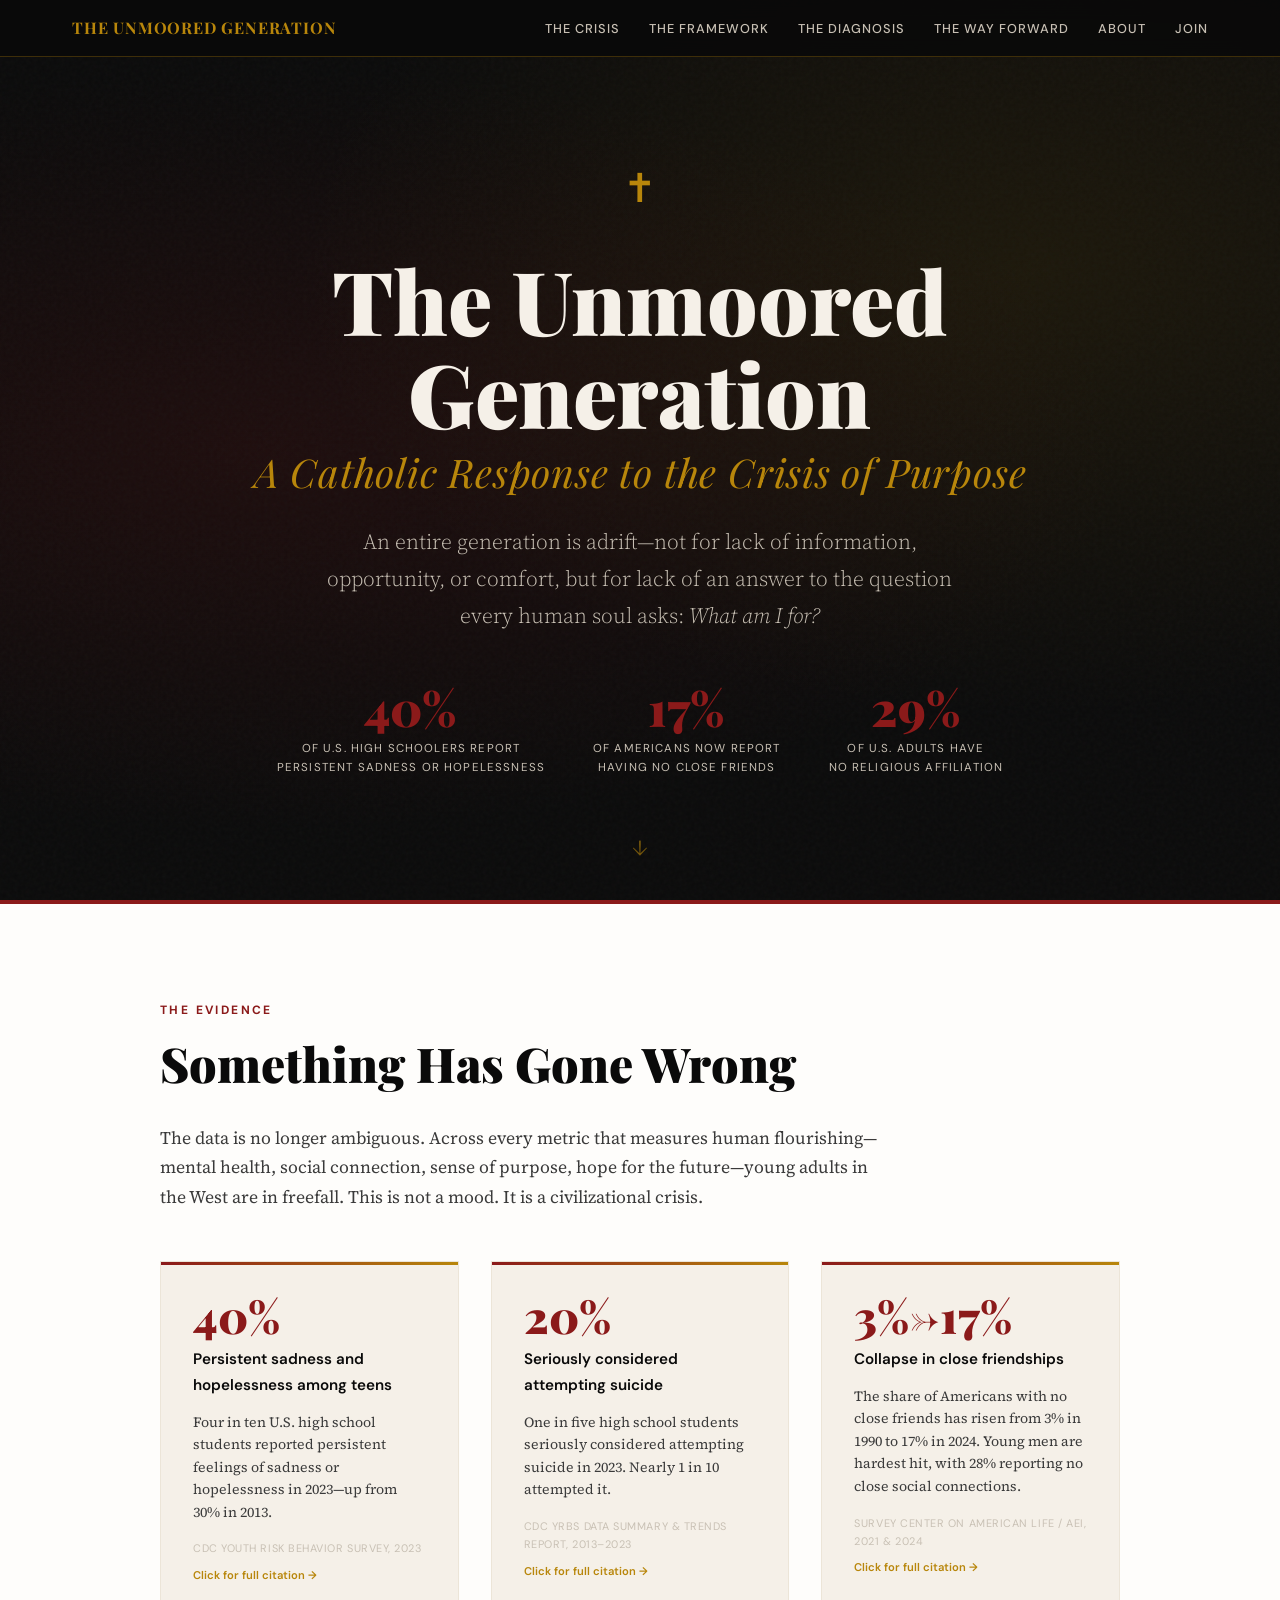
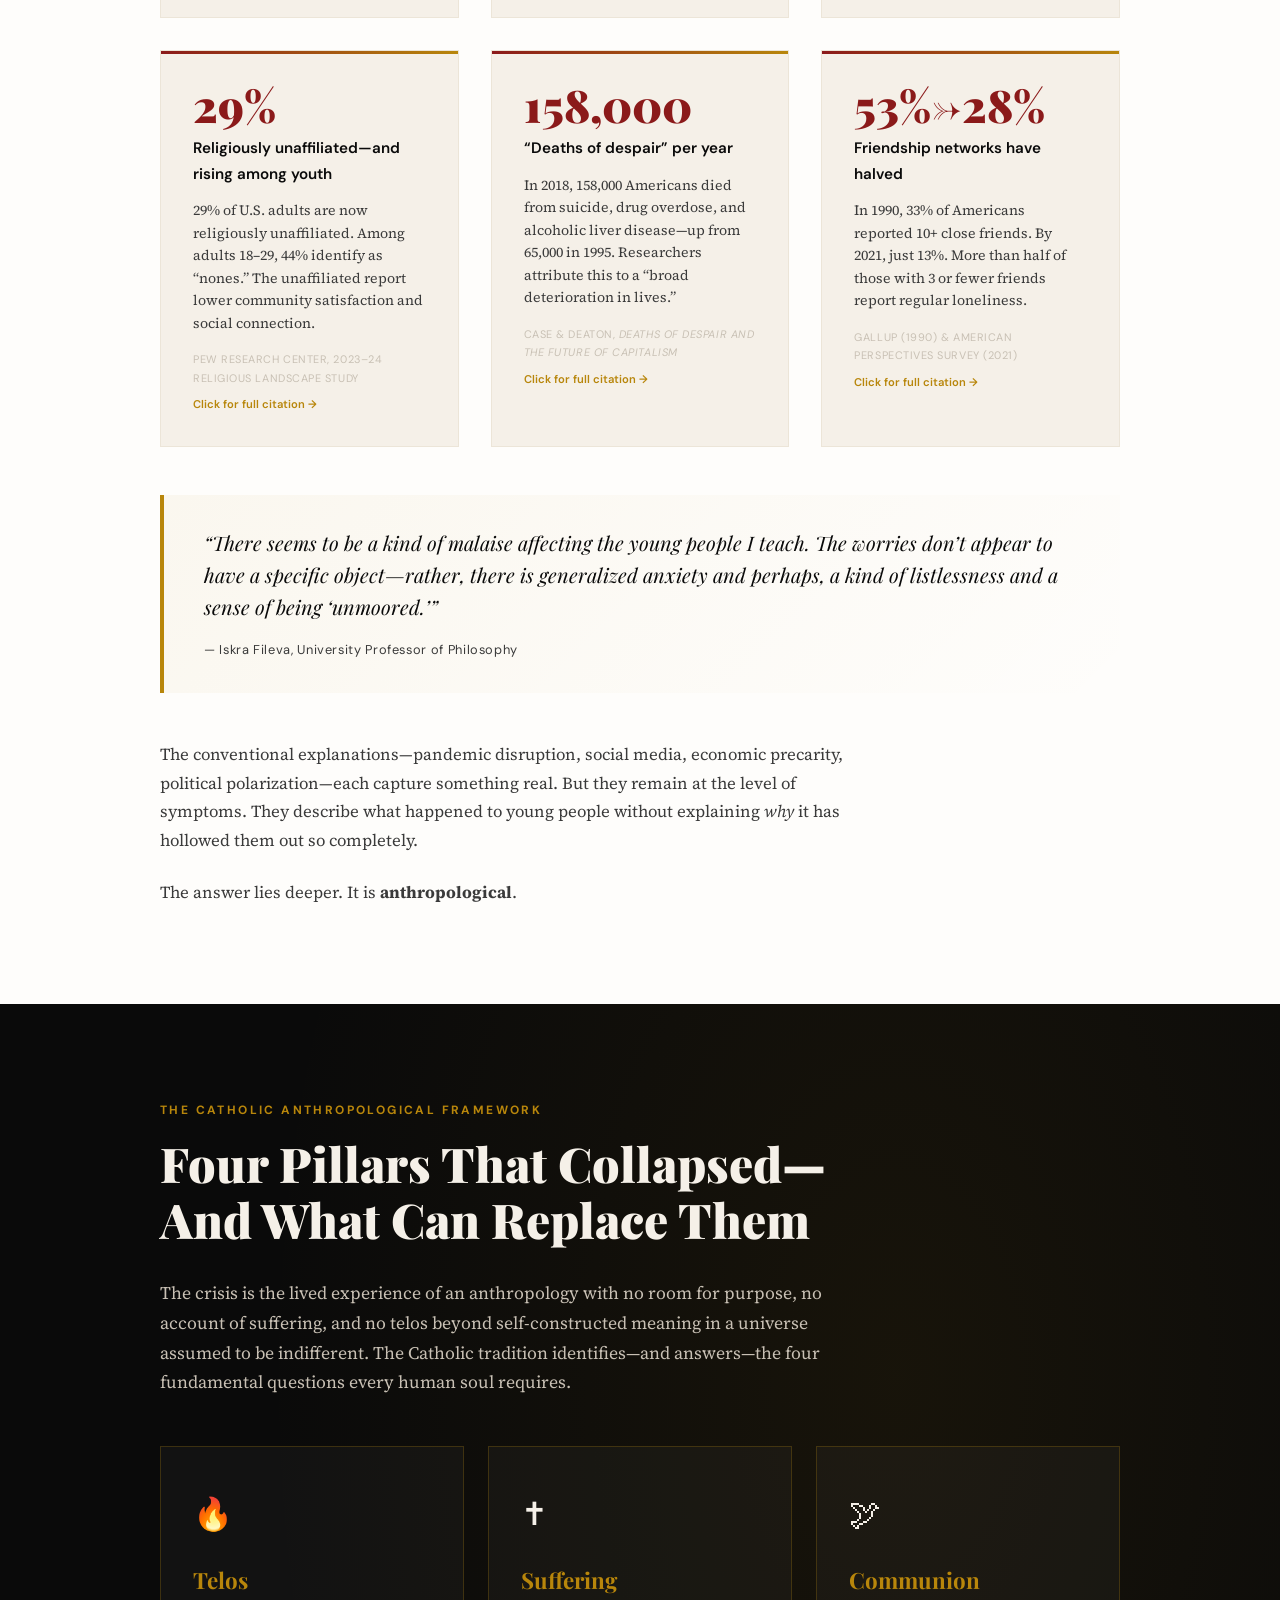
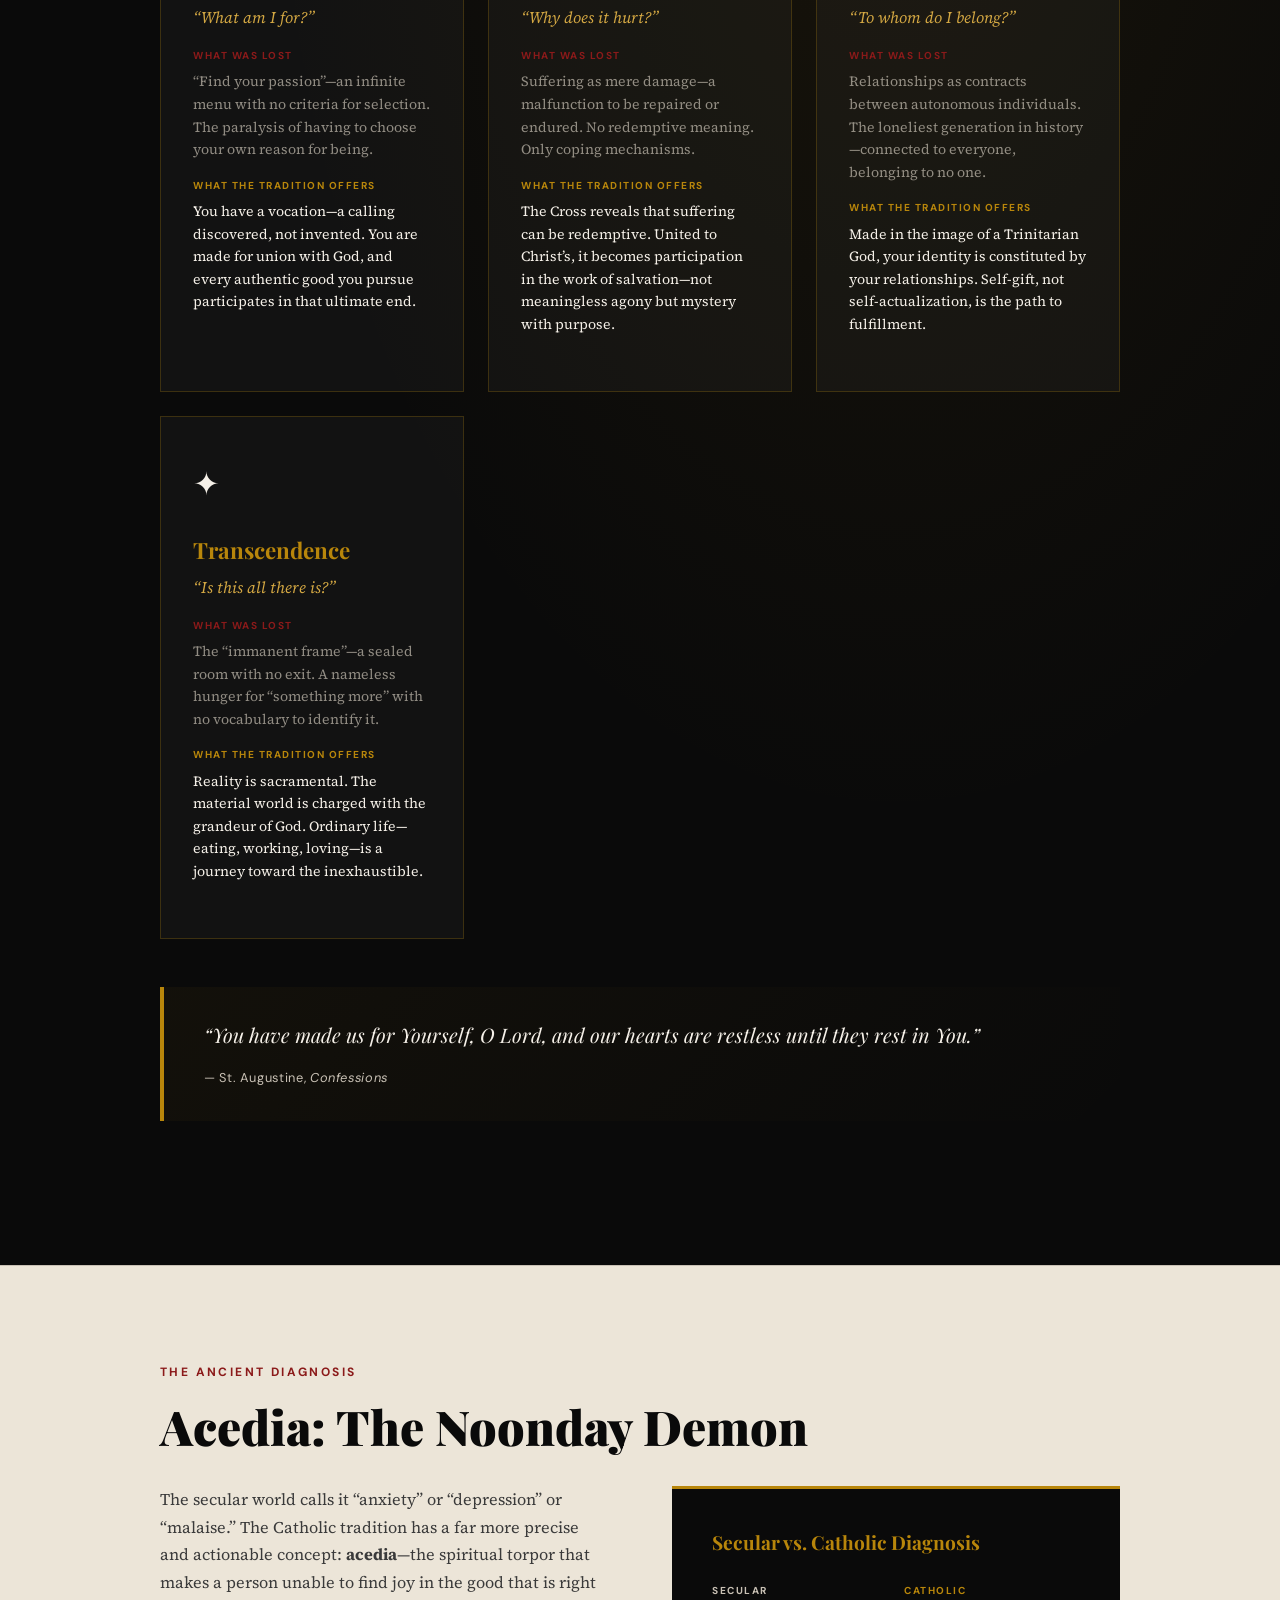
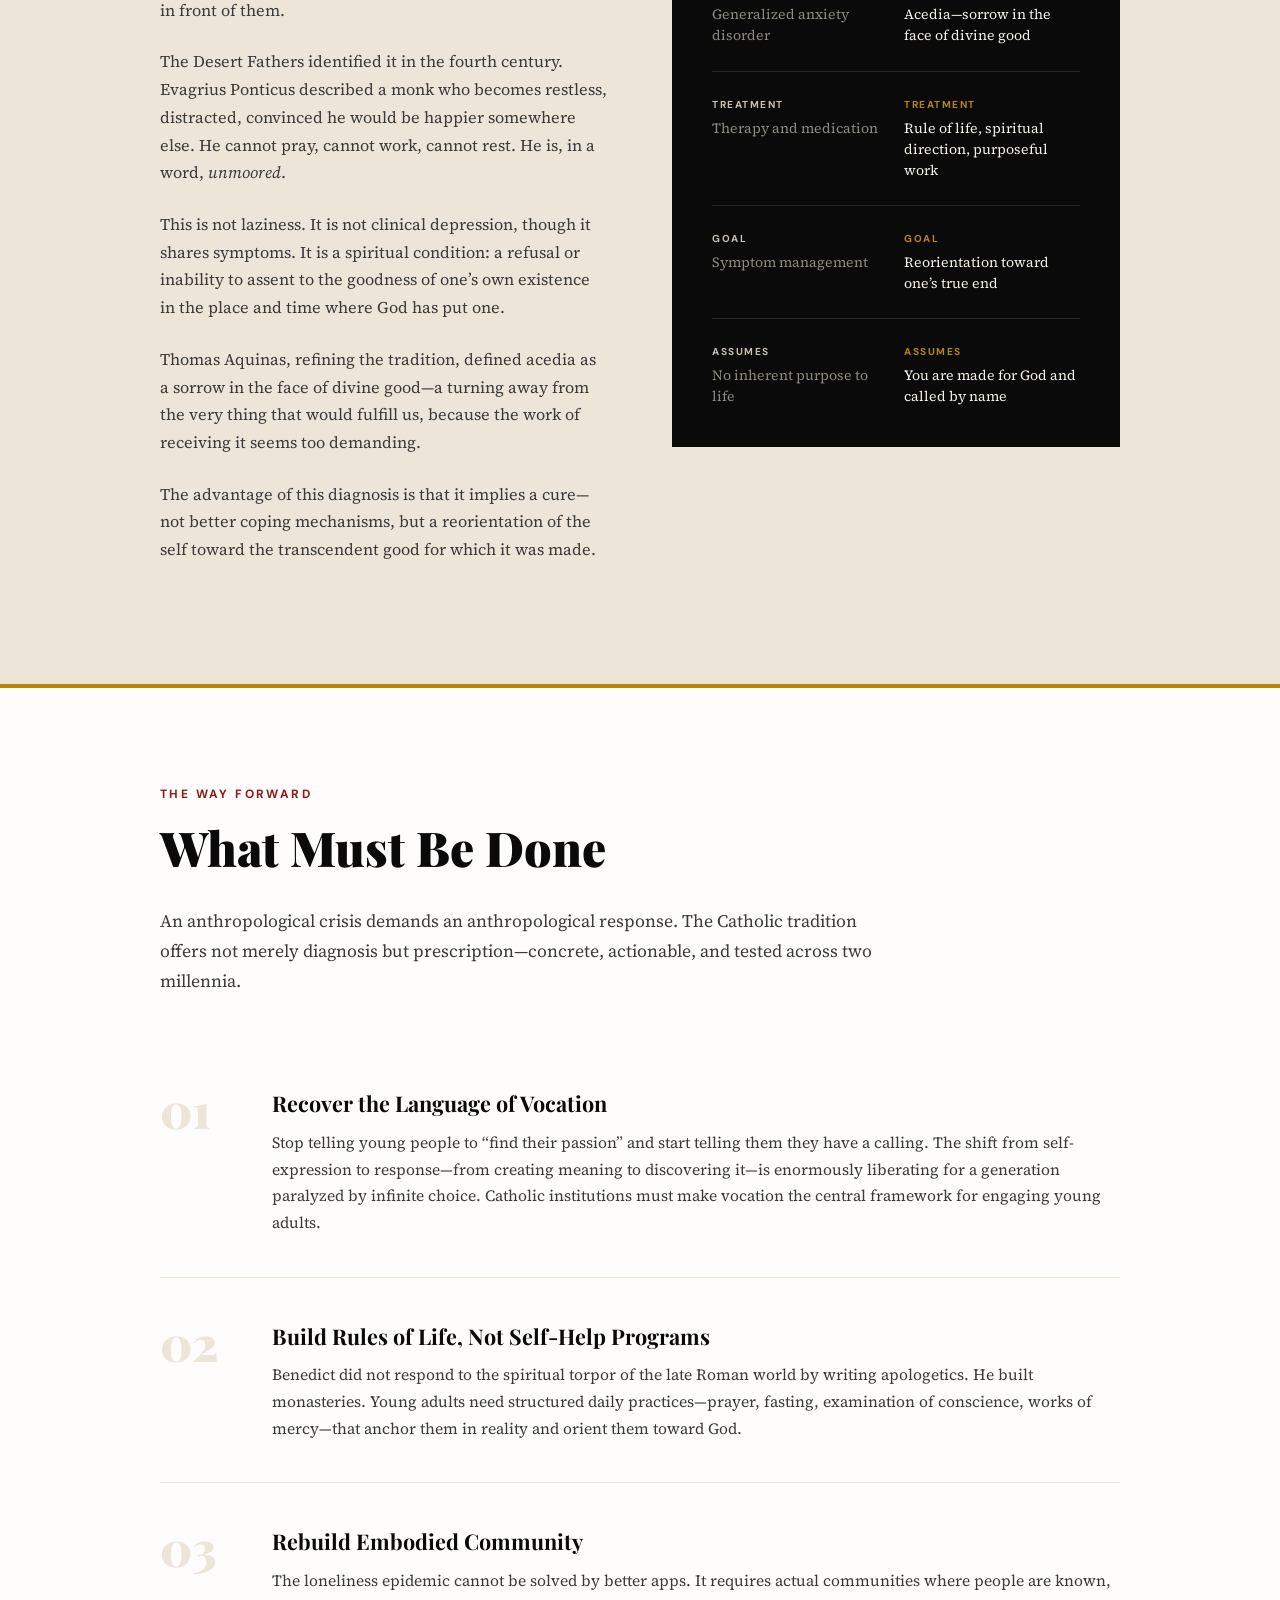
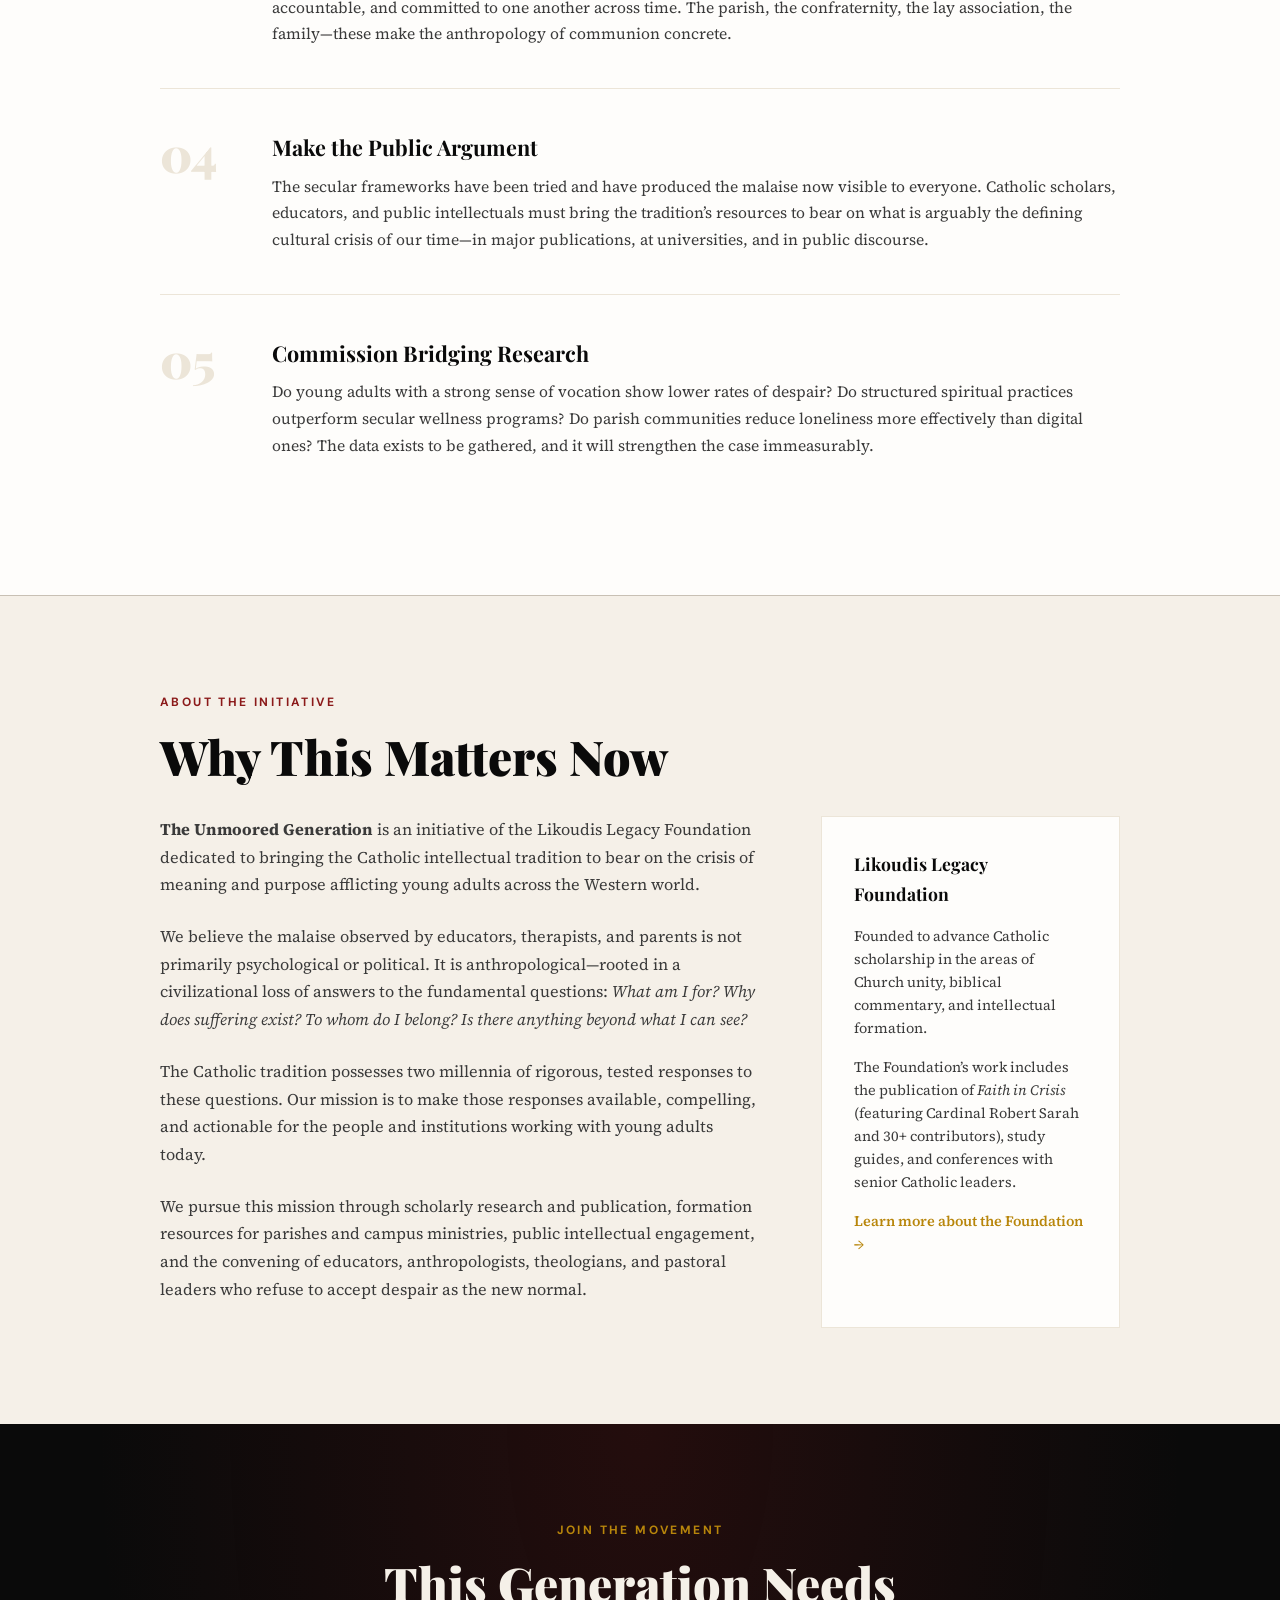
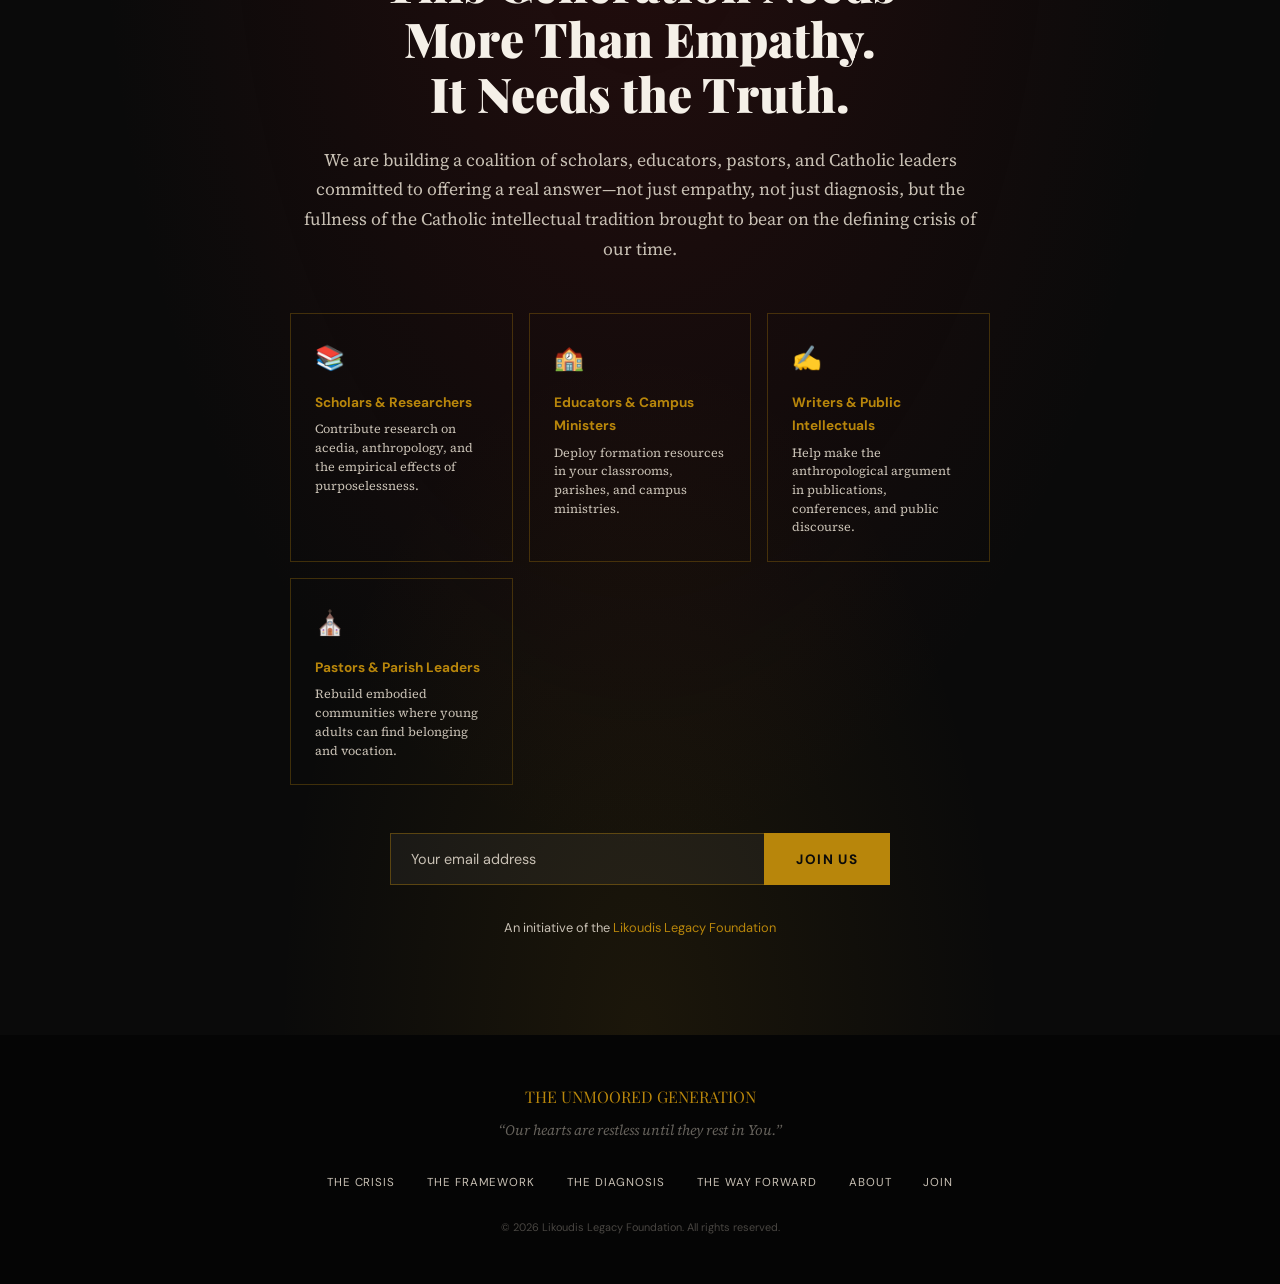
==== index.html @ 823e02d4 "Initial launch: The Unmoored Generation - A Catholic Response to the Crisis of Purpose" ====
<!DOCTYPE html>
<html lang="en">
<head>
<meta charset="UTF-8">
<meta name="viewport" content="width=device-width, initial-scale=1.0">
<title>The Unmoored Generation — A Catholic Response to the Crisis of Purpose</title>
<meta name="description" content="An initiative of the Likoudis Legacy Foundation bringing the Catholic intellectual tradition to bear on the crisis of meaning afflicting young adults.">
<link rel="preconnect" href="https://fonts.googleapis.com">
<link href="https://fonts.googleapis.com/css2?family=Playfair+Display:ital,wght@0,400;0,700;0,900;1,400;1,700&family=Source+Serif+4:ital,opsz,wght@0,8..60,300;0,8..60,400;0,8..60,600;1,8..60,400&family=DM+Sans:wght@400;500;600;700&display=swap" rel="stylesheet">
<style>
:root {
  --ink: #0a0a0a;
  --cream: #f5f0e8;
  --parchment: #ece5d8;
  --gold: #b8860b;
  --gold-light: #d4a843;
  --blood: #8b1a1a;
  --blood-deep: #5c0e0e;
  --slate: #3a3a3a;
  --mist: #c8c0b4;
  --white: #fefdfb;
}
* { margin: 0; padding: 0; box-sizing: border-box; }
html { scroll-behavior: smooth; }
body {
  font-family: 'Source Serif 4', Georgia, serif;
  background: var(--cream);
  color: var(--ink);
  line-height: 1.7;
  overflow-x: hidden;
}

/* NAV */
nav {
  position: fixed; top: 0; left: 0; right: 0; z-index: 100;
  background: rgba(10,10,10,0.95);
  backdrop-filter: blur(10px);
  border-bottom: 1px solid rgba(184,134,11,0.3);
  transition: transform 0.3s ease;
}
nav.hidden { transform: translateY(-100%); }
.nav-inner {
  max-width: 1200px; margin: 0 auto;
  display: flex; align-items: center; justify-content: space-between;
  padding: 0.9rem 2rem;
}
.nav-brand {
  font-family: 'Playfair Display', serif;
  color: var(--gold); font-size: 1rem; font-weight: 700;
  letter-spacing: 0.05em; text-decoration: none;
}
.nav-links { display: flex; gap: 1.8rem; list-style: none; }
.nav-links a {
  color: var(--mist); text-decoration: none;
  font-family: 'DM Sans', sans-serif; font-size: 0.8rem;
  font-weight: 500; letter-spacing: 0.08em; text-transform: uppercase;
  transition: color 0.3s;
}
.nav-links a:hover { color: var(--gold); }
.hamburger { display: none; background: none; border: none; color: var(--gold); font-size: 1.5rem; cursor: pointer; }

/* HERO */
.hero {
  min-height: 100vh; background: var(--ink);
  display: flex; flex-direction: column;
  justify-content: center; align-items: center;
  text-align: center; padding: 6rem 2rem 4rem;
  position: relative; overflow: hidden;
}
.hero::before {
  content: ''; position: absolute; inset: 0;
  background: radial-gradient(ellipse at 20% 50%, rgba(139,26,26,0.15) 0%, transparent 60%),
    radial-gradient(ellipse at 80% 30%, rgba(184,134,11,0.1) 0%, transparent 50%);
}
.hero::after {
  content: ''; position: absolute; inset: 0;
  background: url("data:image/svg+xml,%3Csvg viewBox='0 0 256 256' xmlns='http://www.w3.org/2000/svg'%3E%3Cfilter id='n'%3E%3CfeTurbulence type='fractalNoise' baseFrequency='0.9' numOctaves='4' stitchTiles='stitch'/%3E%3C/filter%3E%3Crect width='100%25' height='100%25' filter='url(%23n)' opacity='0.03'/%3E%3C/svg%3E");
  pointer-events: none;
}
.hero-content { position: relative; z-index: 1; max-width: 900px; }
.hero-cross { font-size: 2.5rem; color: var(--gold); margin-bottom: 2rem; opacity: 0; animation: fadeDown 1s 0.3s forwards; }
.hero h1 {
  font-family: 'Playfair Display', serif;
  font-size: clamp(3rem, 7vw, 5.5rem); font-weight: 900;
  color: var(--cream); line-height: 1.05; margin-bottom: 0.5rem;
  opacity: 0; animation: fadeUp 1s 0.5s forwards;
}
.hero h1 span {
  display: block; color: var(--gold); font-style: italic;
  font-weight: 400; font-size: 0.45em; margin-top: 0.3em; letter-spacing: 0.02em;
}
.hero-subtitle {
  font-size: clamp(1.05rem, 2vw, 1.35rem); color: var(--mist);
  max-width: 640px; margin: 2rem auto; font-weight: 300;
  opacity: 0; animation: fadeUp 1s 0.8s forwards;
}
.hero-stats {
  display: flex; gap: 3rem; justify-content: center;
  margin-top: 3rem; opacity: 0; animation: fadeUp 1s 1.1s forwards;
  flex-wrap: wrap;
}
.hero-stat { text-align: center; }
.hero-stat-number { font-family: 'Playfair Display', serif; font-size: 3rem; font-weight: 900; color: var(--blood); line-height: 1; }
.hero-stat-label { font-family: 'DM Sans', sans-serif; font-size: 0.72rem; color: var(--mist); text-transform: uppercase; letter-spacing: 0.1em; margin-top: 0.5rem; }
.hero-scroll { position: absolute; bottom: 2rem; left: 50%; transform: translateX(-50%); color: var(--gold); opacity: 0.6; animation: pulse 2s infinite; font-size: 1.5rem; z-index: 1; }

/* SECTIONS */
.section { padding: 6rem 2rem; }
.section-inner { max-width: 960px; margin: 0 auto; }
.section-label { font-family: 'DM Sans', sans-serif; font-size: 0.75rem; font-weight: 700; letter-spacing: 0.2em; text-transform: uppercase; color: var(--blood); margin-bottom: 1rem; }
.section-title { font-family: 'Playfair Display', serif; font-size: clamp(2rem, 4vw, 3rem); font-weight: 900; line-height: 1.15; margin-bottom: 2rem; color: var(--ink); }
.section-intro { font-size: 1.1rem; color: var(--slate); max-width: 720px; margin-bottom: 3rem; }

/* CRISIS */
.crisis { background: var(--white); border-top: 4px solid var(--blood); }
.data-grid { display: grid; grid-template-columns: repeat(auto-fit, minmax(280px, 1fr)); gap: 2rem; margin: 3rem 0; }
.data-card {
  background: var(--cream); border: 1px solid var(--parchment);
  padding: 2rem; position: relative;
  transition: transform 0.3s, box-shadow 0.3s;
  cursor: pointer; text-decoration: none; color: inherit; display: block;
}
.data-card:hover { transform: translateY(-4px); box-shadow: 0 12px 40px rgba(0,0,0,0.08); }
.data-card::before { content: ''; position: absolute; top: 0; left: 0; right: 0; height: 3px; background: linear-gradient(90deg, var(--blood), var(--gold)); }
.data-number { font-family: 'Playfair Display', serif; font-size: 2.8rem; font-weight: 900; color: var(--blood); line-height: 1; margin-bottom: 0.5rem; }
.data-title { font-family: 'DM Sans', sans-serif; font-size: 0.95rem; font-weight: 600; color: var(--ink); margin-bottom: 0.75rem; }
.data-desc { font-size: 0.88rem; color: var(--slate); line-height: 1.6; }
.data-source { font-family: 'DM Sans', sans-serif; font-size: 0.68rem; color: var(--mist); margin-top: 1rem; text-transform: uppercase; letter-spacing: 0.05em; }
.data-link-hint { font-family: 'DM Sans', sans-serif; font-size: 0.7rem; color: var(--gold); margin-top: 0.5rem; font-weight: 600; }

/* QUOTE */
.pull-quote { border-left: 4px solid var(--gold); padding: 2rem 2.5rem; margin: 3rem 0; background: linear-gradient(135deg, rgba(184,134,11,0.05), transparent); }
.pull-quote p { font-family: 'Playfair Display', serif; font-size: 1.25rem; font-style: italic; color: var(--ink); line-height: 1.6; }
.pull-quote cite { display: block; font-family: 'DM Sans', sans-serif; font-size: 0.8rem; font-style: normal; color: var(--slate); margin-top: 1rem; letter-spacing: 0.05em; }

/* FRAMEWORK */
.framework { background: var(--ink); color: var(--cream); position: relative; }
.framework::before { content: ''; position: absolute; inset: 0; background: radial-gradient(ellipse at 70% 20%, rgba(184,134,11,0.08) 0%, transparent 50%); }
.framework .section-inner { position: relative; z-index: 1; }
.framework .section-label { color: var(--gold); }
.framework .section-title { color: var(--cream); }
.framework .section-intro { color: var(--mist); }
.pillar-grid { display: grid; grid-template-columns: repeat(auto-fit, minmax(260px, 1fr)); gap: 1.5rem; margin: 3rem 0; }
.pillar { border: 1px solid rgba(184,134,11,0.25); padding: 2.5rem 2rem; background: rgba(255,255,255,0.03); transition: border-color 0.3s, background 0.3s; }
.pillar:hover { border-color: var(--gold); background: rgba(184,134,11,0.06); }
.pillar-icon { font-size: 2rem; margin-bottom: 1.2rem; display: block; }
.pillar-name { font-family: 'Playfair Display', serif; font-size: 1.4rem; font-weight: 700; color: var(--gold); margin-bottom: 0.3rem; }
.pillar-question { font-style: italic; font-size: 1rem; color: var(--gold-light); margin-bottom: 1rem; }
.pillar-lost, .pillar-recovered { font-size: 0.88rem; line-height: 1.6; margin-bottom: 1rem; }
.pillar-lost { color: rgba(200,192,180,0.7); }
.pillar-recovered { color: var(--cream); }
.pillar-tag { font-family: 'DM Sans', sans-serif; font-size: 0.63rem; font-weight: 700; letter-spacing: 0.15em; text-transform: uppercase; margin-bottom: 0.4rem; }
.pillar-tag.lost { color: var(--blood); }
.pillar-tag.recovered { color: var(--gold); }

/* ACEDIA */
.acedia { background: var(--parchment); border-top: 1px solid var(--mist); }
.acedia-content { display: grid; grid-template-columns: 1fr 1fr; gap: 4rem; align-items: start; margin-top: 2rem; }
.acedia-text p { margin-bottom: 1.5rem; font-size: 1.02rem; color: var(--slate); }
.acedia-sidebar { background: var(--ink); color: var(--cream); padding: 2.5rem; position: relative; }
.acedia-sidebar::before { content: ''; position: absolute; top: 0; left: 0; right: 0; height: 3px; background: var(--gold); }
.acedia-sidebar h3 { font-family: 'Playfair Display', serif; font-size: 1.2rem; color: var(--gold); margin-bottom: 1.5rem; }
.comparison-row { display: grid; grid-template-columns: 1fr 1fr; gap: 1rem; margin-bottom: 1.5rem; padding-bottom: 1.5rem; border-bottom: 1px solid rgba(200,192,180,0.15); }
.comparison-row:last-child { border-bottom: none; padding-bottom: 0; margin-bottom: 0; }
.comp-label { font-family: 'DM Sans', sans-serif; font-size: 0.63rem; font-weight: 700; letter-spacing: 0.15em; text-transform: uppercase; margin-bottom: 0.3rem; }
.comp-secular .comp-label { color: var(--mist); }
.comp-catholic .comp-label { color: var(--gold); }
.comp-text { font-size: 0.88rem; line-height: 1.5; }
.comp-secular .comp-text { color: rgba(200,192,180,0.7); }
.comp-catholic .comp-text { color: var(--cream); }

/* SOLUTIONS */
.solutions { background: var(--white); border-top: 4px solid var(--gold); }
.solution-blocks { margin-top: 3rem; }
.solution-block { display: grid; grid-template-columns: 80px 1fr; gap: 2rem; padding: 2.5rem 0; border-bottom: 1px solid var(--parchment); }
.solution-block:last-child { border-bottom: none; }
.solution-num { font-family: 'Playfair Display', serif; font-size: 3rem; font-weight: 900; color: var(--parchment); line-height: 1; }
.solution-title { font-family: 'Playfair Display', serif; font-size: 1.35rem; font-weight: 700; color: var(--ink); margin-bottom: 0.5rem; }
.solution-desc { font-size: 0.98rem; color: var(--slate); line-height: 1.7; }

/* ABOUT */
.about { background: var(--cream); border-top: 1px solid var(--mist); }
.about-content { display: grid; grid-template-columns: 2fr 1fr; gap: 4rem; margin-top: 2rem; }
.about-text p { margin-bottom: 1.5rem; font-size: 1.02rem; color: var(--slate); }
.about-sidebar { background: var(--white); border: 1px solid var(--parchment); padding: 2rem; }
.about-sidebar h3 { font-family: 'Playfair Display', serif; font-size: 1.1rem; margin-bottom: 1rem; color: var(--ink); }
.about-sidebar p { font-size: 0.9rem; color: var(--slate); line-height: 1.6; margin-bottom: 1rem; }
.about-sidebar a { color: var(--gold); text-decoration: none; font-weight: 600; }

/* JOIN */
.join { background: var(--ink); color: var(--cream); text-align: center; position: relative; overflow: hidden; }
.join::before { content: ''; position: absolute; inset: 0; background: radial-gradient(ellipse at 50% 0%, rgba(139,26,26,0.2) 0%, transparent 60%), radial-gradient(ellipse at 50% 100%, rgba(184,134,11,0.1) 0%, transparent 40%); }
.join .section-inner { position: relative; z-index: 1; max-width: 700px; }
.join .section-label { color: var(--gold); }
.join .section-title { color: var(--cream); margin-bottom: 1.5rem; }
.join-text { font-size: 1.1rem; color: var(--mist); margin-bottom: 3rem; }
.role-cards { display: grid; grid-template-columns: repeat(auto-fit, minmax(180px, 1fr)); gap: 1rem; margin-bottom: 3rem; text-align: left; }
.role-card { border: 1px solid rgba(184,134,11,0.3); padding: 1.5rem; transition: border-color 0.3s, background 0.3s; }
.role-card:hover { border-color: var(--gold); background: rgba(184,134,11,0.06); }
.role-icon { font-size: 1.5rem; margin-bottom: 0.75rem; }
.role-title { font-family: 'DM Sans', sans-serif; font-size: 0.85rem; font-weight: 700; color: var(--gold); margin-bottom: 0.4rem; }
.role-desc { font-size: 0.78rem; color: var(--mist); line-height: 1.5; }
.cta-form { display: flex; gap: 0; max-width: 500px; margin: 0 auto 2rem; }
.cta-form input {
  flex: 1; padding: 1rem 1.25rem;
  border: 1px solid rgba(184,134,11,0.4); border-right: none;
  background: rgba(255,255,255,0.05); color: var(--cream);
  font-family: 'DM Sans', sans-serif; font-size: 0.9rem; outline: none;
  transition: border-color 0.3s;
}
.cta-form input::placeholder { color: var(--mist); }
.cta-form input:focus { border-color: var(--gold); }
.cta-form button {
  padding: 1rem 2rem; background: var(--gold); color: var(--ink); border: none;
  font-family: 'DM Sans', sans-serif; font-size: 0.85rem; font-weight: 700;
  letter-spacing: 0.1em; text-transform: uppercase; cursor: pointer;
  transition: background 0.3s; white-space: nowrap;
}
.cta-form button:hover { background: var(--gold-light); }
.join-foundation { font-family: 'DM Sans', sans-serif; font-size: 0.8rem; color: var(--mist); margin-top: 1rem; }
.join-foundation a { color: var(--gold); text-decoration: none; }

/* FOOTER */
footer { background: #050505; color: var(--mist); padding: 3rem 2rem; text-align: center; }
.footer-brand { font-family: 'Playfair Display', serif; color: var(--gold); font-size: 1rem; margin-bottom: 0.5rem; }
.footer-tagline { font-family: 'Source Serif 4', serif; font-style: italic; font-size: 0.9rem; color: rgba(200,192,180,0.5); margin-bottom: 1.5rem; }
.footer-links { display: flex; gap: 2rem; justify-content: center; list-style: none; margin-bottom: 1.5rem; flex-wrap: wrap; }
.footer-links a { color: var(--mist); text-decoration: none; font-family: 'DM Sans', sans-serif; font-size: 0.72rem; letter-spacing: 0.08em; text-transform: uppercase; transition: color 0.3s; }
.footer-links a:hover { color: var(--gold); }
.footer-copy { font-family: 'DM Sans', sans-serif; font-size: 0.68rem; color: rgba(200,192,180,0.35); }

/* MODAL */
.modal-overlay { display: none; position: fixed; inset: 0; background: rgba(0,0,0,0.7); z-index: 200; justify-content: center; align-items: center; padding: 2rem; }
.modal-overlay.active { display: flex; }
.modal { background: var(--white); max-width: 640px; width: 100%; max-height: 80vh; overflow-y: auto; padding: 3rem; position: relative; }
.modal-close { position: absolute; top: 1rem; right: 1.5rem; background: none; border: none; font-size: 1.5rem; cursor: pointer; color: var(--slate); }
.modal h3 { font-family: 'Playfair Display', serif; font-size: 1.5rem; margin-bottom: 1rem; color: var(--ink); }
.modal .modal-stat { font-family: 'Playfair Display', serif; font-size: 3rem; font-weight: 900; color: var(--blood); margin-bottom: 1rem; }
.modal p { font-size: 0.95rem; color: var(--slate); line-height: 1.7; margin-bottom: 1rem; }
.modal .citation { background: var(--cream); padding: 1.5rem; border-left: 3px solid var(--gold); margin-top: 1.5rem; }
.modal .citation p { font-size: 0.85rem; margin-bottom: 0.5rem; }
.modal .citation a { color: var(--gold); word-break: break-all; }
.modal .citation .cite-label { font-family: 'DM Sans', sans-serif; font-size: 0.65rem; font-weight: 700; letter-spacing: 0.15em; text-transform: uppercase; color: var(--blood); margin-bottom: 0.5rem; }

/* ANIMATIONS */
@keyframes fadeUp { from { opacity: 0; transform: translateY(30px); } to { opacity: 1; transform: translateY(0); } }
@keyframes fadeDown { from { opacity: 0; transform: translateY(-20px); } to { opacity: 1; transform: translateY(0); } }
@keyframes pulse { 0%, 100% { opacity: 0.4; transform: translateX(-50%) translateY(0); } 50% { opacity: 0.8; transform: translateX(-50%) translateY(8px); } }
.reveal { opacity: 0; transform: translateY(40px); transition: opacity 0.8s ease, transform 0.8s ease; }
.reveal.visible { opacity: 1; transform: translateY(0); }

/* RESPONSIVE */
@media (max-width: 768px) {
  .nav-links { display: none; position: absolute; top: 100%; left: 0; right: 0; background: rgba(10,10,10,0.98); flex-direction: column; padding: 1.5rem 2rem; gap: 1rem; }
  .nav-links.open { display: flex; }
  .hamburger { display: block; }
  .hero-stats { gap: 1.5rem; }
  .acedia-content { grid-template-columns: 1fr; gap: 2rem; }
  .about-content { grid-template-columns: 1fr; gap: 2rem; }
  .solution-block { grid-template-columns: 60px 1fr; gap: 1rem; }
  .cta-form { flex-direction: column; }
  .cta-form input { border-right: 1px solid rgba(184,134,11,0.4); border-bottom: none; }
  .pillar-grid { grid-template-columns: 1fr; }
  .role-cards { grid-template-columns: 1fr 1fr; }
}
</style>
</head>
<body>

<!-- NAV -->
<nav id="nav">
  <div class="nav-inner">
    <a href="#" class="nav-brand">THE UNMOORED GENERATION</a>
    <button class="hamburger" onclick="document.querySelector('.nav-links').classList.toggle('open')">☰</button>
    <ul class="nav-links">
      <li><a href="#crisis" onclick="this.closest('.nav-links').classList.remove('open')">The Crisis</a></li>
      <li><a href="#framework" onclick="this.closest('.nav-links').classList.remove('open')">The Framework</a></li>
      <li><a href="#diagnosis" onclick="this.closest('.nav-links').classList.remove('open')">The Diagnosis</a></li>
      <li><a href="#solutions" onclick="this.closest('.nav-links').classList.remove('open')">The Way Forward</a></li>
      <li><a href="#about" onclick="this.closest('.nav-links').classList.remove('open')">About</a></li>
      <li><a href="#join" onclick="this.closest('.nav-links').classList.remove('open')">Join</a></li>
    </ul>
  </div>
</nav>

<!-- HERO -->
<section class="hero" id="home">
  <div class="hero-content">
    <div class="hero-cross">✝</div>
    <h1>The Unmoored<br>Generation
      <span>A Catholic Response to the Crisis of Purpose</span>
    </h1>
    <p class="hero-subtitle">An entire generation is adrift&mdash;not for lack of information, opportunity, or comfort, but for lack of an answer to the question every human soul asks: <em>What am I for?</em></p>
    <div class="hero-stats">
      <div class="hero-stat">
        <div class="hero-stat-number">40%</div>
        <div class="hero-stat-label">of U.S. high schoolers report<br>persistent sadness or hopelessness</div>
      </div>
      <div class="hero-stat">
        <div class="hero-stat-number">17%</div>
        <div class="hero-stat-label">of Americans now report<br>having no close friends</div>
      </div>
      <div class="hero-stat">
        <div class="hero-stat-number">29%</div>
        <div class="hero-stat-label">of U.S. adults have<br>no religious affiliation</div>
      </div>
    </div>
  </div>
  <div class="hero-scroll">↓</div>
</section>

<!-- CRISIS -->
<section class="section crisis" id="crisis">
  <div class="section-inner">
    <div class="reveal">
      <div class="section-label">The Evidence</div>
      <h2 class="section-title">Something Has Gone Wrong</h2>
      <p class="section-intro">The data is no longer ambiguous. Across every metric that measures human flourishing&mdash;mental health, social connection, sense of purpose, hope for the future&mdash;young adults in the West are in freefall. This is not a mood. It is a civilizational crisis.</p>
    </div>

    <div class="data-grid reveal">

      <a class="data-card" onclick="openModal('modal-1')" role="button" tabindex="0">
        <div class="data-number">40%</div>
        <div class="data-title">Persistent sadness and hopelessness among teens</div>
        <div class="data-desc">Four in ten U.S. high school students reported persistent feelings of sadness or hopelessness in 2023&mdash;up from 30% in 2013.</div>
        <div class="data-source">CDC Youth Risk Behavior Survey, 2023</div>
        <div class="data-link-hint">Click for full citation →</div>
      </a>

      <a class="data-card" onclick="openModal('modal-2')" role="button" tabindex="0">
        <div class="data-number">20%</div>
        <div class="data-title">Seriously considered attempting suicide</div>
        <div class="data-desc">One in five high school students seriously considered attempting suicide in 2023. Nearly 1 in 10 attempted it.</div>
        <div class="data-source">CDC YRBS Data Summary & Trends Report, 2013–2023</div>
        <div class="data-link-hint">Click for full citation →</div>
      </a>

      <a class="data-card" onclick="openModal('modal-3')" role="button" tabindex="0">
        <div class="data-number">3%→17%</div>
        <div class="data-title">Collapse in close friendships</div>
        <div class="data-desc">The share of Americans with no close friends has risen from 3% in 1990 to 17% in 2024. Young men are hardest hit, with 28% reporting no close social connections.</div>
        <div class="data-source">Survey Center on American Life / AEI, 2021 & 2024</div>
        <div class="data-link-hint">Click for full citation →</div>
      </a>

      <a class="data-card" onclick="openModal('modal-4')" role="button" tabindex="0">
        <div class="data-number">29%</div>
        <div class="data-title">Religiously unaffiliated&mdash;and rising among youth</div>
        <div class="data-desc">29% of U.S. adults are now religiously unaffiliated. Among adults 18&ndash;29, 44% identify as &ldquo;nones.&rdquo; The unaffiliated report lower community satisfaction and social connection.</div>
        <div class="data-source">Pew Research Center, 2023–24 Religious Landscape Study</div>
        <div class="data-link-hint">Click for full citation →</div>
      </a>

      <a class="data-card" onclick="openModal('modal-5')" role="button" tabindex="0">
        <div class="data-number">158,000</div>
        <div class="data-title">&ldquo;Deaths of despair&rdquo; per year</div>
        <div class="data-desc">In 2018, 158,000 Americans died from suicide, drug overdose, and alcoholic liver disease&mdash;up from 65,000 in 1995. Researchers attribute this to a &ldquo;broad deterioration in lives.&rdquo;</div>
        <div class="data-source">Case & Deaton, <em>Deaths of Despair and the Future of Capitalism</em></div>
        <div class="data-link-hint">Click for full citation →</div>
      </a>

      <a class="data-card" onclick="openModal('modal-6')" role="button" tabindex="0">
        <div class="data-number">53%→28%</div>
        <div class="data-title">Friendship networks have halved</div>
        <div class="data-desc">In 1990, 33% of Americans reported 10+ close friends. By 2021, just 13%. More than half of those with 3 or fewer friends report regular loneliness.</div>
        <div class="data-source">Gallup (1990) & American Perspectives Survey (2021)</div>
        <div class="data-link-hint">Click for full citation →</div>
      </a>
    </div>

    <div class="pull-quote reveal">
      <p>&ldquo;There seems to be a kind of malaise affecting the young people I teach. The worries don&rsquo;t appear to have a specific object&mdash;rather, there is generalized anxiety and perhaps, a kind of listlessness and a sense of being &lsquo;unmoored.&rsquo;&rdquo;</p>
      <cite>&mdash; Iskra Fileva, University Professor of Philosophy</cite>
    </div>

    <div class="reveal" style="max-width:720px;">
      <p style="font-size:1.05rem; color:var(--slate); margin-bottom:1.5rem;">The conventional explanations&mdash;pandemic disruption, social media, economic precarity, political polarization&mdash;each capture something real. But they remain at the level of symptoms. They describe what happened to young people without explaining <em>why</em> it has hollowed them out so completely.</p>
      <p style="font-size:1.05rem; color:var(--slate);">The answer lies deeper. It is <strong>anthropological</strong>.</p>
    </div>
  </div>
</section>

<!-- FRAMEWORK -->
<section class="section framework" id="framework">
  <div class="section-inner">
    <div class="reveal">
      <div class="section-label">The Catholic Anthropological Framework</div>
      <h2 class="section-title">Four Pillars That Collapsed&mdash;<br>And What Can Replace Them</h2>
      <p class="section-intro">The crisis is the lived experience of an anthropology with no room for purpose, no account of suffering, and no telos beyond self-constructed meaning in a universe assumed to be indifferent. The Catholic tradition identifies&mdash;and answers&mdash;the four fundamental questions every human soul requires.</p>
    </div>
    <div class="pillar-grid reveal">
      <div class="pillar">
        <span class="pillar-icon">🔥</span>
        <div class="pillar-name">Telos</div>
        <div class="pillar-question">&ldquo;What am I for?&rdquo;</div>
        <div class="pillar-tag lost">What was lost</div>
        <div class="pillar-lost">&ldquo;Find your passion&rdquo;&mdash;an infinite menu with no criteria for selection. The paralysis of having to choose your own reason for being.</div>
        <div class="pillar-tag recovered">What the tradition offers</div>
        <div class="pillar-recovered">You have a vocation&mdash;a calling discovered, not invented. You are made for union with God, and every authentic good you pursue participates in that ultimate end.</div>
      </div>
      <div class="pillar">
        <span class="pillar-icon">✝</span>
        <div class="pillar-name">Suffering</div>
        <div class="pillar-question">&ldquo;Why does it hurt?&rdquo;</div>
        <div class="pillar-tag lost">What was lost</div>
        <div class="pillar-lost">Suffering as mere damage&mdash;a malfunction to be repaired or endured. No redemptive meaning. Only coping mechanisms.</div>
        <div class="pillar-tag recovered">What the tradition offers</div>
        <div class="pillar-recovered">The Cross reveals that suffering can be redemptive. United to Christ&rsquo;s, it becomes participation in the work of salvation&mdash;not meaningless agony but mystery with purpose.</div>
      </div>
      <div class="pillar">
        <span class="pillar-icon">🕊</span>
        <div class="pillar-name">Communion</div>
        <div class="pillar-question">&ldquo;To whom do I belong?&rdquo;</div>
        <div class="pillar-tag lost">What was lost</div>
        <div class="pillar-lost">Relationships as contracts between autonomous individuals. The loneliest generation in history&mdash;connected to everyone, belonging to no one.</div>
        <div class="pillar-tag recovered">What the tradition offers</div>
        <div class="pillar-recovered">Made in the image of a Trinitarian God, your identity is constituted by your relationships. Self-gift, not self-actualization, is the path to fulfillment.</div>
      </div>
      <div class="pillar">
        <span class="pillar-icon">✦</span>
        <div class="pillar-name">Transcendence</div>
        <div class="pillar-question">&ldquo;Is this all there is?&rdquo;</div>
        <div class="pillar-tag lost">What was lost</div>
        <div class="pillar-lost">The &ldquo;immanent frame&rdquo;&mdash;a sealed room with no exit. A nameless hunger for &ldquo;something more&rdquo; with no vocabulary to identify it.</div>
        <div class="pillar-tag recovered">What the tradition offers</div>
        <div class="pillar-recovered">Reality is sacramental. The material world is charged with the grandeur of God. Ordinary life&mdash;eating, working, loving&mdash;is a journey toward the inexhaustible.</div>
      </div>
    </div>
    <div class="pull-quote reveal" style="border-left-color:var(--gold);">
      <p style="color:var(--cream);">&ldquo;You have made us for Yourself, O Lord, and our hearts are restless until they rest in You.&rdquo;</p>
      <cite style="color:var(--mist);">&mdash; St. Augustine, <em>Confessions</em></cite>
    </div>
  </div>
</section>

<!-- ACEDIA -->
<section class="section acedia" id="diagnosis">
  <div class="section-inner">
    <div class="reveal">
      <div class="section-label">The Ancient Diagnosis</div>
      <h2 class="section-title">Acedia: The Noonday Demon</h2>
    </div>
    <div class="acedia-content reveal">
      <div class="acedia-text">
        <p>The secular world calls it &ldquo;anxiety&rdquo; or &ldquo;depression&rdquo; or &ldquo;malaise.&rdquo; The Catholic tradition has a far more precise and actionable concept: <strong>acedia</strong>&mdash;the spiritual torpor that makes a person unable to find joy in the good that is right in front of them.</p>
        <p>The Desert Fathers identified it in the fourth century. Evagrius Ponticus described a monk who becomes restless, distracted, convinced he would be happier somewhere else. He cannot pray, cannot work, cannot rest. He is, in a word, <em>unmoored</em>.</p>
        <p>This is not laziness. It is not clinical depression, though it shares symptoms. It is a spiritual condition: a refusal or inability to assent to the goodness of one&rsquo;s own existence in the place and time where God has put one.</p>
        <p>Thomas Aquinas, refining the tradition, defined acedia as a sorrow in the face of divine good&mdash;a turning away from the very thing that would fulfill us, because the work of receiving it seems too demanding.</p>
        <p>The advantage of this diagnosis is that it implies a cure&mdash;not better coping mechanisms, but a reorientation of the self toward the transcendent good for which it was made.</p>
      </div>
      <div class="acedia-sidebar">
        <h3>Secular vs. Catholic Diagnosis</h3>
        <div class="comparison-row">
          <div class="comp-secular"><div class="comp-label">Secular</div><div class="comp-text">Generalized anxiety disorder</div></div>
          <div class="comp-catholic"><div class="comp-label">Catholic</div><div class="comp-text">Acedia&mdash;sorrow in the face of divine good</div></div>
        </div>
        <div class="comparison-row">
          <div class="comp-secular"><div class="comp-label">Treatment</div><div class="comp-text">Therapy and medication</div></div>
          <div class="comp-catholic"><div class="comp-label">Treatment</div><div class="comp-text">Rule of life, spiritual direction, purposeful work</div></div>
        </div>
        <div class="comparison-row">
          <div class="comp-secular"><div class="comp-label">Goal</div><div class="comp-text">Symptom management</div></div>
          <div class="comp-catholic"><div class="comp-label">Goal</div><div class="comp-text">Reorientation toward one&rsquo;s true end</div></div>
        </div>
        <div class="comparison-row">
          <div class="comp-secular"><div class="comp-label">Assumes</div><div class="comp-text">No inherent purpose to life</div></div>
          <div class="comp-catholic"><div class="comp-label">Assumes</div><div class="comp-text">You are made for God and called by name</div></div>
        </div>
      </div>
    </div>
  </div>
</section>

<!-- SOLUTIONS -->
<section class="section solutions" id="solutions">
  <div class="section-inner">
    <div class="reveal">
      <div class="section-label">The Way Forward</div>
      <h2 class="section-title">What Must Be Done</h2>
      <p class="section-intro">An anthropological crisis demands an anthropological response. The Catholic tradition offers not merely diagnosis but prescription&mdash;concrete, actionable, and tested across two millennia.</p>
    </div>
    <div class="solution-blocks">
      <div class="solution-block reveal"><div class="solution-num">01</div><div><div class="solution-title">Recover the Language of Vocation</div><div class="solution-desc">Stop telling young people to &ldquo;find their passion&rdquo; and start telling them they have a calling. The shift from self-expression to response&mdash;from creating meaning to discovering it&mdash;is enormously liberating for a generation paralyzed by infinite choice. Catholic institutions must make vocation the central framework for engaging young adults.</div></div></div>
      <div class="solution-block reveal"><div class="solution-num">02</div><div><div class="solution-title">Build Rules of Life, Not Self-Help Programs</div><div class="solution-desc">Benedict did not respond to the spiritual torpor of the late Roman world by writing apologetics. He built monasteries. Young adults need structured daily practices&mdash;prayer, fasting, examination of conscience, works of mercy&mdash;that anchor them in reality and orient them toward God.</div></div></div>
      <div class="solution-block reveal"><div class="solution-num">03</div><div><div class="solution-title">Rebuild Embodied Community</div><div class="solution-desc">The loneliness epidemic cannot be solved by better apps. It requires actual communities where people are known, accountable, and committed to one another across time. The parish, the confraternity, the lay association, the family&mdash;these make the anthropology of communion concrete.</div></div></div>
      <div class="solution-block reveal"><div class="solution-num">04</div><div><div class="solution-title">Make the Public Argument</div><div class="solution-desc">The secular frameworks have been tried and have produced the malaise now visible to everyone. Catholic scholars, educators, and public intellectuals must bring the tradition&rsquo;s resources to bear on what is arguably the defining cultural crisis of our time&mdash;in major publications, at universities, and in public discourse.</div></div></div>
      <div class="solution-block reveal"><div class="solution-num">05</div><div><div class="solution-title">Commission Bridging Research</div><div class="solution-desc">Do young adults with a strong sense of vocation show lower rates of despair? Do structured spiritual practices outperform secular wellness programs? Do parish communities reduce loneliness more effectively than digital ones? The data exists to be gathered, and it will strengthen the case immeasurably.</div></div></div>
    </div>
  </div>
</section>

<!-- ABOUT -->
<section class="section about" id="about">
  <div class="section-inner">
    <div class="reveal">
      <div class="section-label">About the Initiative</div>
      <h2 class="section-title">Why This Matters Now</h2>
    </div>
    <div class="about-content reveal">
      <div class="about-text">
        <p><strong>The Unmoored Generation</strong> is an initiative of the Likoudis Legacy Foundation dedicated to bringing the Catholic intellectual tradition to bear on the crisis of meaning and purpose afflicting young adults across the Western world.</p>
        <p>We believe the malaise observed by educators, therapists, and parents is not primarily psychological or political. It is anthropological&mdash;rooted in a civilizational loss of answers to the fundamental questions: <em>What am I for? Why does suffering exist? To whom do I belong? Is there anything beyond what I can see?</em></p>
        <p>The Catholic tradition possesses two millennia of rigorous, tested responses to these questions. Our mission is to make those responses available, compelling, and actionable for the people and institutions working with young adults today.</p>
        <p>We pursue this mission through scholarly research and publication, formation resources for parishes and campus ministries, public intellectual engagement, and the convening of educators, anthropologists, theologians, and pastoral leaders who refuse to accept despair as the new normal.</p>
      </div>
      <div class="about-sidebar">
        <h3>Likoudis Legacy Foundation</h3>
        <p>Founded to advance Catholic scholarship in the areas of Church unity, biblical commentary, and intellectual formation.</p>
        <p>The Foundation&rsquo;s work includes the publication of <em>Faith in Crisis</em> (featuring Cardinal Robert Sarah and 30+ contributors), study guides, and conferences with senior Catholic leaders.</p>
        <p><a href="#">Learn more about the Foundation →</a></p>
      </div>
    </div>
  </div>
</section>

<!-- JOIN -->
<section class="section join" id="join">
  <div class="section-inner">
    <div class="reveal">
      <div class="section-label">Join the Movement</div>
      <h2 class="section-title">This Generation Needs<br>More Than Empathy.<br>It Needs the Truth.</h2>
      <p class="join-text">We are building a coalition of scholars, educators, pastors, and Catholic leaders committed to offering a real answer&mdash;not just empathy, not just diagnosis, but the fullness of the Catholic intellectual tradition brought to bear on the defining crisis of our time.</p>
    </div>
    <div class="role-cards reveal">
      <div class="role-card"><div class="role-icon">📚</div><div class="role-title">Scholars &amp; Researchers</div><div class="role-desc">Contribute research on acedia, anthropology, and the empirical effects of purposelessness.</div></div>
      <div class="role-card"><div class="role-icon">🏫</div><div class="role-title">Educators &amp; Campus Ministers</div><div class="role-desc">Deploy formation resources in your classrooms, parishes, and campus ministries.</div></div>
      <div class="role-card"><div class="role-icon">✍️</div><div class="role-title">Writers &amp; Public Intellectuals</div><div class="role-desc">Help make the anthropological argument in publications, conferences, and public discourse.</div></div>
      <div class="role-card"><div class="role-icon">⛪</div><div class="role-title">Pastors &amp; Parish Leaders</div><div class="role-desc">Rebuild embodied communities where young adults can find belonging and vocation.</div></div>
    </div>
    <div class="reveal">
      <form class="cta-form" onsubmit="event.preventDefault(); this.innerHTML='<p style=\'color:var(--gold);font-family:Playfair Display,serif;font-size:1.2rem;padding:1rem;\'>Thank you. The work begins.</p>';">
        <input type="email" placeholder="Your email address" required>
        <button type="submit">Join Us</button>
      </form>
      <p class="join-foundation">An initiative of the <a href="#">Likoudis Legacy Foundation</a></p>
    </div>
  </div>
</section>

<!-- FOOTER -->
<footer>
  <div class="footer-brand">THE UNMOORED GENERATION</div>
  <div class="footer-tagline">&ldquo;Our hearts are restless until they rest in You.&rdquo;</div>
  <ul class="footer-links">
    <li><a href="#crisis">The Crisis</a></li>
    <li><a href="#framework">The Framework</a></li>
    <li><a href="#diagnosis">The Diagnosis</a></li>
    <li><a href="#solutions">The Way Forward</a></li>
    <li><a href="#about">About</a></li>
    <li><a href="#join">Join</a></li>
  </ul>
  <div class="footer-copy">&copy; 2026 Likoudis Legacy Foundation. All rights reserved.</div>
</footer>

<!-- CITATION MODALS -->
<div class="modal-overlay" id="modal-1">
  <div class="modal">
    <button class="modal-close" onclick="closeModal('modal-1')">&times;</button>
    <div class="modal-stat">40%</div>
    <h3>Persistent Feelings of Sadness or Hopelessness Among U.S. High School Students</h3>
    <p>In 2023, 39.7% of U.S. high school students experienced persistent feelings of sadness or hopelessness during the past 12 months. This represents a significant increase from 30% in 2013, though a slight improvement from 42% in 2021.</p>
    <p>The trend is particularly acute among female students (53%), LGBTQ+ students (65%), and students from marginalized racial and ethnic groups. The CDC describes this as part of an ongoing youth mental health crisis that predates and was exacerbated by the COVID-19 pandemic.</p>
    <div class="citation">
      <div class="cite-label">Primary Sources</div>
      <p><strong>CDC.</strong> &ldquo;Youth Risk Behavior Survey Data Summary &amp; Trends Report: 2013&ndash;2023.&rdquo; U.S. Department of Health and Human Services, Centers for Disease Control and Prevention, 2024.</p>
      <p><a href="https://www.cdc.gov/yrbs/dstr/pdf/YRBS-2023-Data-Summary-Trend-Report.pdf" target="_blank" rel="noopener">https://www.cdc.gov/yrbs/dstr/pdf/YRBS-2023-Data-Summary-Trend-Report.pdf</a></p>
      <p style="margin-top:1rem;"><strong>Verlenden, J.V., et al.</strong> &ldquo;Mental Health and Suicide Risk Among High School Students and Protective Factors &mdash; Youth Risk Behavior Survey, United States, 2023.&rdquo; <em>MMWR Suppl.</em> 73(4), October 2024.</p>
      <p><a href="https://www.cdc.gov/mmwr/volumes/73/su/pdfs/su7304a9-H.pdf" target="_blank" rel="noopener">https://www.cdc.gov/mmwr/volumes/73/su/pdfs/su7304a9-H.pdf</a></p>
    </div>
  </div>
</div>

<div class="modal-overlay" id="modal-2">
  <div class="modal">
    <button class="modal-close" onclick="closeModal('modal-2')">&times;</button>
    <div class="modal-stat">20.4%</div>
    <h3>Suicidal Ideation Among U.S. High School Students</h3>
    <p>In 2023, 20.4% of high school students seriously considered attempting suicide, and 9.5% attempted suicide during the past 12 months. Among female students, 27% seriously considered suicide. Among LGBTQ+ students, more than 1 in 5 attempted suicide.</p>
    <p>These rates have remained stubbornly high despite slight improvements between 2021 and 2023, and are significantly elevated compared to a decade ago.</p>
    <div class="citation">
      <div class="cite-label">Primary Sources</div>
      <p><strong>CDC.</strong> &ldquo;Mental Health&rdquo; &mdash; Adolescent and School Health. Updated January 2025.</p>
      <p><a href="https://www.cdc.gov/healthy-youth/mental-health/index.html" target="_blank" rel="noopener">https://www.cdc.gov/healthy-youth/mental-health/index.html</a></p>
      <p style="margin-top:1rem;"><strong>CDC.</strong> &ldquo;2023 Youth Risk Behavior Survey Results.&rdquo; Updated February 2025.</p>
      <p><a href="https://www.cdc.gov/yrbs/results/2023-yrbs-results.html" target="_blank" rel="noopener">https://www.cdc.gov/yrbs/results/2023-yrbs-results.html</a></p>
    </div>
  </div>
</div>

<div class="modal-overlay" id="modal-3">
  <div class="modal">
    <button class="modal-close" onclick="closeModal('modal-3')">&times;</button>
    <div class="modal-stat">3% → 17%</div>
    <h3>The Collapse of Close Friendships in America</h3>
    <p>In 1990, just 3% of Americans reported having no close friends. By 2021, that figure had risen to 12%. By 2024, it reached 17%. The percentage of Americans with 10 or more close friends fell from 33% in 1990 to 13% in 2021.</p>
    <p>Young men have been hardest hit: 28% of men under 30 reported having no close social connections in 2021. Among all Americans with three or fewer close friends, more than half report regular feelings of loneliness.</p>
    <div class="citation">
      <div class="cite-label">Primary Sources</div>
      <p><strong>Cox, Daniel A.</strong> &ldquo;The State of American Friendship: Change, Challenges, and Loss.&rdquo; <em>American Perspectives Survey</em>, Survey Center on American Life, June 2021.</p>
      <p><a href="https://www.americansurveycenter.org/research/the-state-of-american-friendship-change-challenges-and-loss/" target="_blank" rel="noopener">https://www.americansurveycenter.org/research/the-state-of-american-friendship-change-challenges-and-loss/</a></p>
      <p style="margin-top:1rem;"><strong>Cox, Daniel A. and Pressler, Samuel.</strong> &ldquo;Disconnected: The Growing Class Divide in American Civic Life.&rdquo; Survey Center on American Life, 2024.</p>
      <p><a href="https://www.aei.org/featured_data/the-decline-in-american-friendship/" target="_blank" rel="noopener">https://www.aei.org/featured_data/the-decline-in-american-friendship/</a></p>
      <p style="margin-top:1rem;"><strong>Gallup Organization.</strong> &ldquo;Gallup News Service Poll: January 1990, Wave 2.&rdquo; Roper Center for Public Opinion Research.</p>
    </div>
  </div>
</div>

<div class="modal-overlay" id="modal-4">
  <div class="modal">
    <button class="modal-close" onclick="closeModal('modal-4')">&times;</button>
    <div class="modal-stat">29%</div>
    <h3>The Rise of Religious &ldquo;Nones&rdquo; in America</h3>
    <p>According to Pew Research Center&rsquo;s 2023&ndash;24 Religious Landscape Study, 29% of U.S. adults now identify as religiously unaffiliated (atheist, agnostic, or &ldquo;nothing in particular&rdquo;)&mdash;up from 16% in 2007. Among adults aged 18 to 29, approximately 44% are unaffiliated.</p>
    <p>The religiously unaffiliated report lower satisfaction with their communities and social lives than religiously affiliated Americans. They are less civically engaged and less likely to volunteer in local communities.</p>
    <div class="citation">
      <div class="cite-label">Primary Sources</div>
      <p><strong>Pew Research Center.</strong> &ldquo;Religious &lsquo;Nones&rsquo; in America: Who They Are and What They Believe.&rdquo; January 24, 2024.</p>
      <p><a href="https://www.pewresearch.org/religion/2024/01/24/religious-nones-in-america-who-they-are-and-what-they-believe/" target="_blank" rel="noopener">https://www.pewresearch.org/religion/2024/01/24/religious-nones-in-america-who-they-are-and-what-they-believe/</a></p>
      <p style="margin-top:1rem;"><strong>Pew Research Center.</strong> &ldquo;Decline of Christianity in the U.S. Has Slowed, May Have Leveled Off.&rdquo; 2023&ndash;24 Religious Landscape Study, February 2025.</p>
      <p><a href="https://www.pewresearch.org/religion/2025/02/26/decline-of-christianity-in-the-us-has-slowed-may-have-leveled-off/" target="_blank" rel="noopener">https://www.pewresearch.org/religion/2025/02/26/decline-of-christianity-in-the-us-has-slowed-may-have-leveled-off/</a></p>
    </div>
  </div>
</div>

<div class="modal-overlay" id="modal-5">
  <div class="modal">
    <button class="modal-close" onclick="closeModal('modal-5')">&times;</button>
    <div class="modal-stat">158,000</div>
    <h3>&ldquo;Deaths of Despair&rdquo;&mdash;Suicide, Overdose, and Alcoholic Liver Disease</h3>
    <p>Princeton economists Anne Case and Angus Deaton documented a dramatic rise in what they term &ldquo;deaths of despair&rdquo;&mdash;deaths from suicide, drug overdose, and alcoholic liver disease. In 2018, approximately 158,000 Americans died from these causes, compared to 65,000 in 1995.</p>
    <p>Case and Deaton attribute this not primarily to short-term economic fluctuations but to a &ldquo;broad deterioration in the lives of Americans without a college degree,&rdquo; including the weakening of social institutions, declining economic prospects, and what Durkheim called the failure of society to provide &ldquo;the framework within which they can live dignified and meaningful lives.&rdquo;</p>
    <div class="citation">
      <div class="cite-label">Primary Sources</div>
      <p><strong>Case, Anne and Deaton, Angus.</strong> <em>Deaths of Despair and the Future of Capitalism.</em> Princeton University Press, 2020.</p>
      <p style="margin-top:1rem;"><strong>Case, Anne and Deaton, Angus.</strong> &ldquo;Rising Morbidity and Mortality in Midlife Among White Non-Hispanic Americans in the 21st Century.&rdquo; <em>Proceedings of the National Academy of Sciences</em> 112(49), 2015.</p>
      <p><a href="https://www.pnas.org/doi/10.1073/pnas.1518393112" target="_blank" rel="noopener">https://www.pnas.org/doi/10.1073/pnas.1518393112</a></p>
      <p style="margin-top:1rem;"><strong>Case, Anne and Deaton, Angus.</strong> &ldquo;The Great Divide: Education, Despair, Death.&rdquo; NBER Working Paper 29241, 2021.</p>
      <p><a href="https://www.nber.org/system/files/working_papers/w29241/w29241.pdf" target="_blank" rel="noopener">https://www.nber.org/system/files/working_papers/w29241/w29241.pdf</a></p>
    </div>
  </div>
</div>

<div class="modal-overlay" id="modal-6">
  <div class="modal">
    <button class="modal-close" onclick="closeModal('modal-6')">&times;</button>
    <div class="modal-stat">33% → 13%</div>
    <h3>The Shrinking of American Social Networks</h3>
    <p>In 1990, 33% of Americans reported having 10 or more close friends. By 2021, just 13% did. Meanwhile, the share reporting no close friends quadrupled from 3% to 12%, and continued rising to 17% by 2024.</p>
    <p>In 1990, nearly half (45%) of young men said they would turn to friends first when facing a personal problem. By 2021, only 22% did&mdash;with 36% now calling their parents instead. Americans who attend religious services regularly report significantly lower rates of loneliness than those who do not attend.</p>
    <div class="citation">
      <div class="cite-label">Primary Sources</div>
      <p><strong>Cox, Daniel A.</strong> &ldquo;The State of American Friendship: Change, Challenges, and Loss.&rdquo; <em>American Perspectives Survey</em>, Survey Center on American Life, June 2021.</p>
      <p><a href="https://www.americansurveycenter.org/research/the-state-of-american-friendship-change-challenges-and-loss/" target="_blank" rel="noopener">https://www.americansurveycenter.org/research/the-state-of-american-friendship-change-challenges-and-loss/</a></p>
      <p style="margin-top:1rem;"><strong>Cox, Daniel A.</strong> &ldquo;Men&rsquo;s Social Circles Are Shrinking.&rdquo; Survey Center on American Life, 2022.</p>
      <p><a href="https://www.americansurveycenter.org/why-mens-social-circles-are-shrinking/" target="_blank" rel="noopener">https://www.americansurveycenter.org/why-mens-social-circles-are-shrinking/</a></p>
    </div>
  </div>
</div>

<script>
// Scroll reveal
const observer = new IntersectionObserver((entries) => {
  entries.forEach(e => { if (e.isIntersecting) e.target.classList.add('visible'); });
}, { threshold: 0.1, rootMargin: '0px 0px -50px 0px' });
document.querySelectorAll('.reveal').forEach(el => observer.observe(el));

// Nav
let lastScroll = 0;
const nav = document.getElementById('nav');
window.addEventListener('scroll', () => {
  const c = window.scrollY;
  if (c > lastScroll && c > 100) nav.classList.add('hidden');
  else nav.classList.remove('hidden');
  lastScroll = c;
});

// Modals
function openModal(id) {
  document.getElementById(id).classList.add('active');
  document.body.style.overflow = 'hidden';
}
function closeModal(id) {
  document.getElementById(id).classList.remove('active');
  document.body.style.overflow = '';
}
document.querySelectorAll('.modal-overlay').forEach(overlay => {
  overlay.addEventListener('click', (e) => {
    if (e.target === overlay) { overlay.classList.remove('active'); document.body.style.overflow = ''; }
  });
});
document.addEventListener('keydown', (e) => {
  if (e.key === 'Escape') {
    document.querySelectorAll('.modal-overlay.active').forEach(m => { m.classList.remove('active'); });
    document.body.style.overflow = '';
  }
});
</script>
</body>
</html>
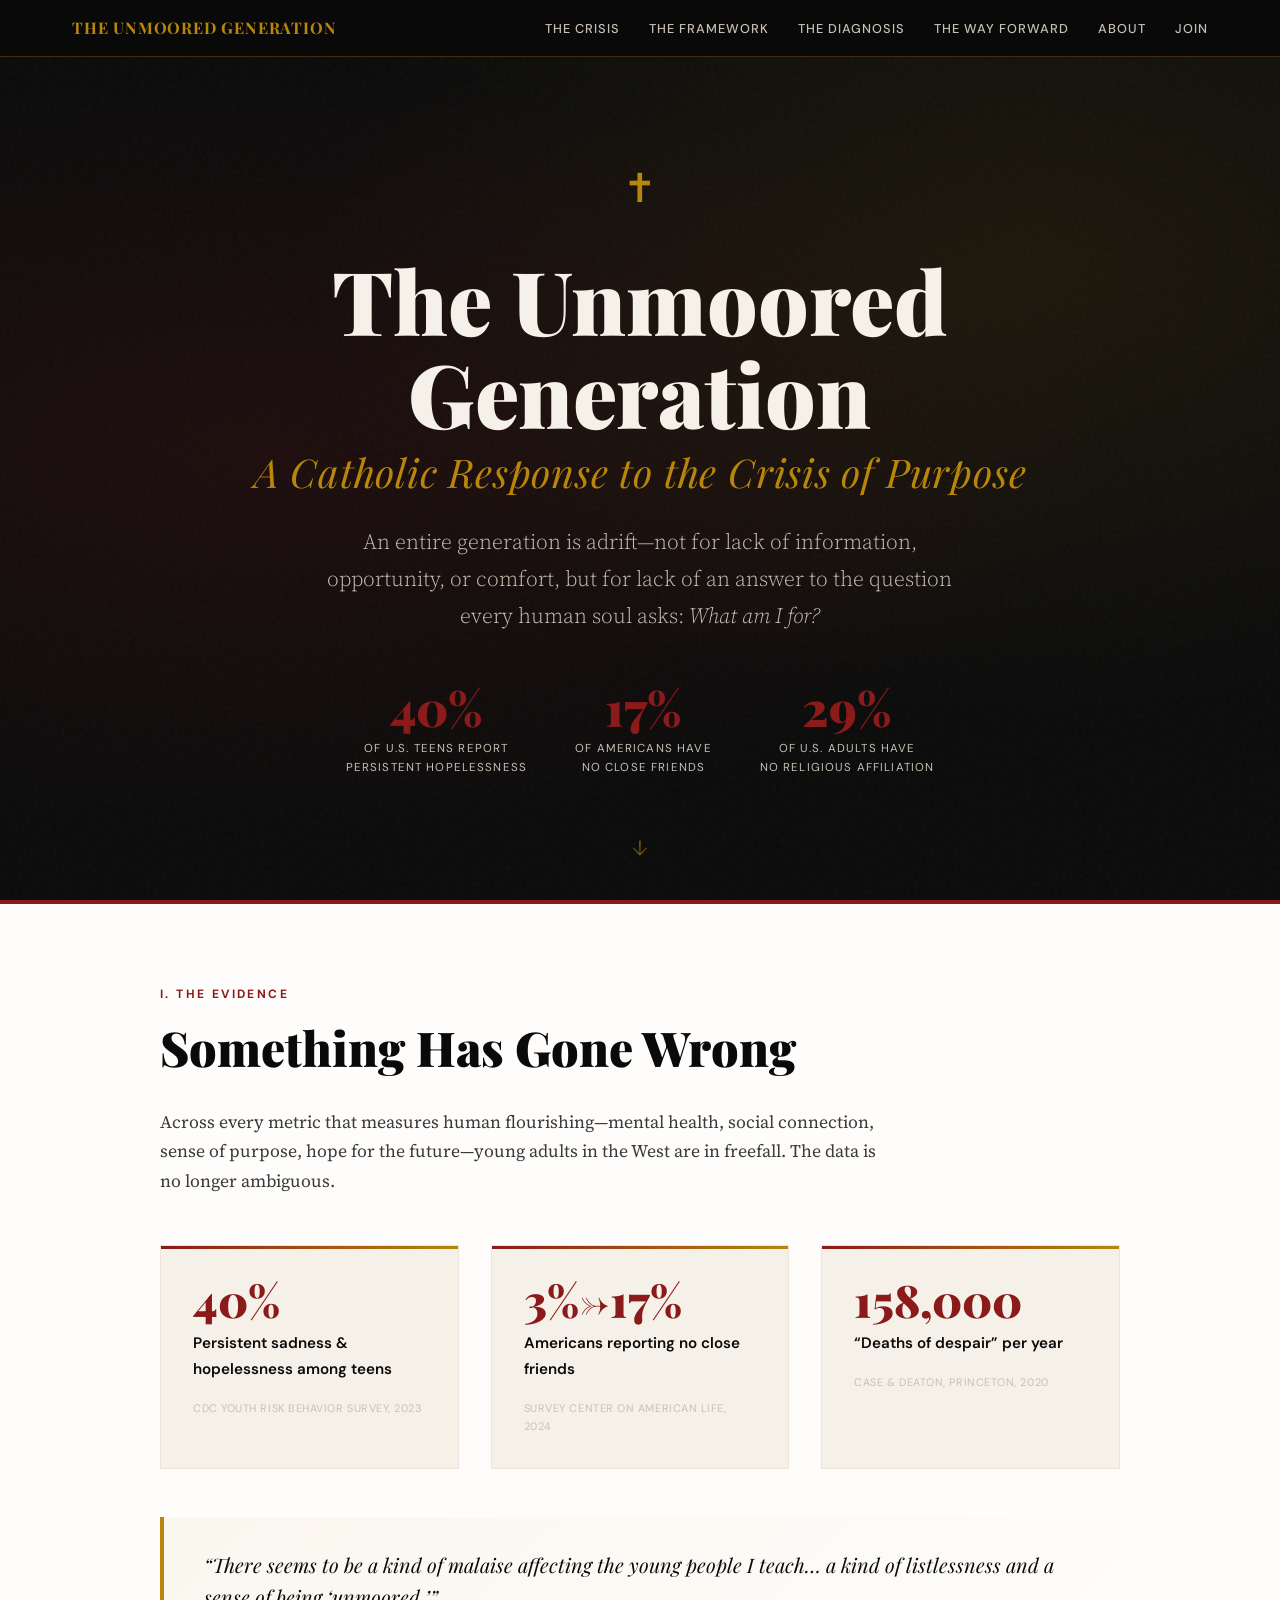
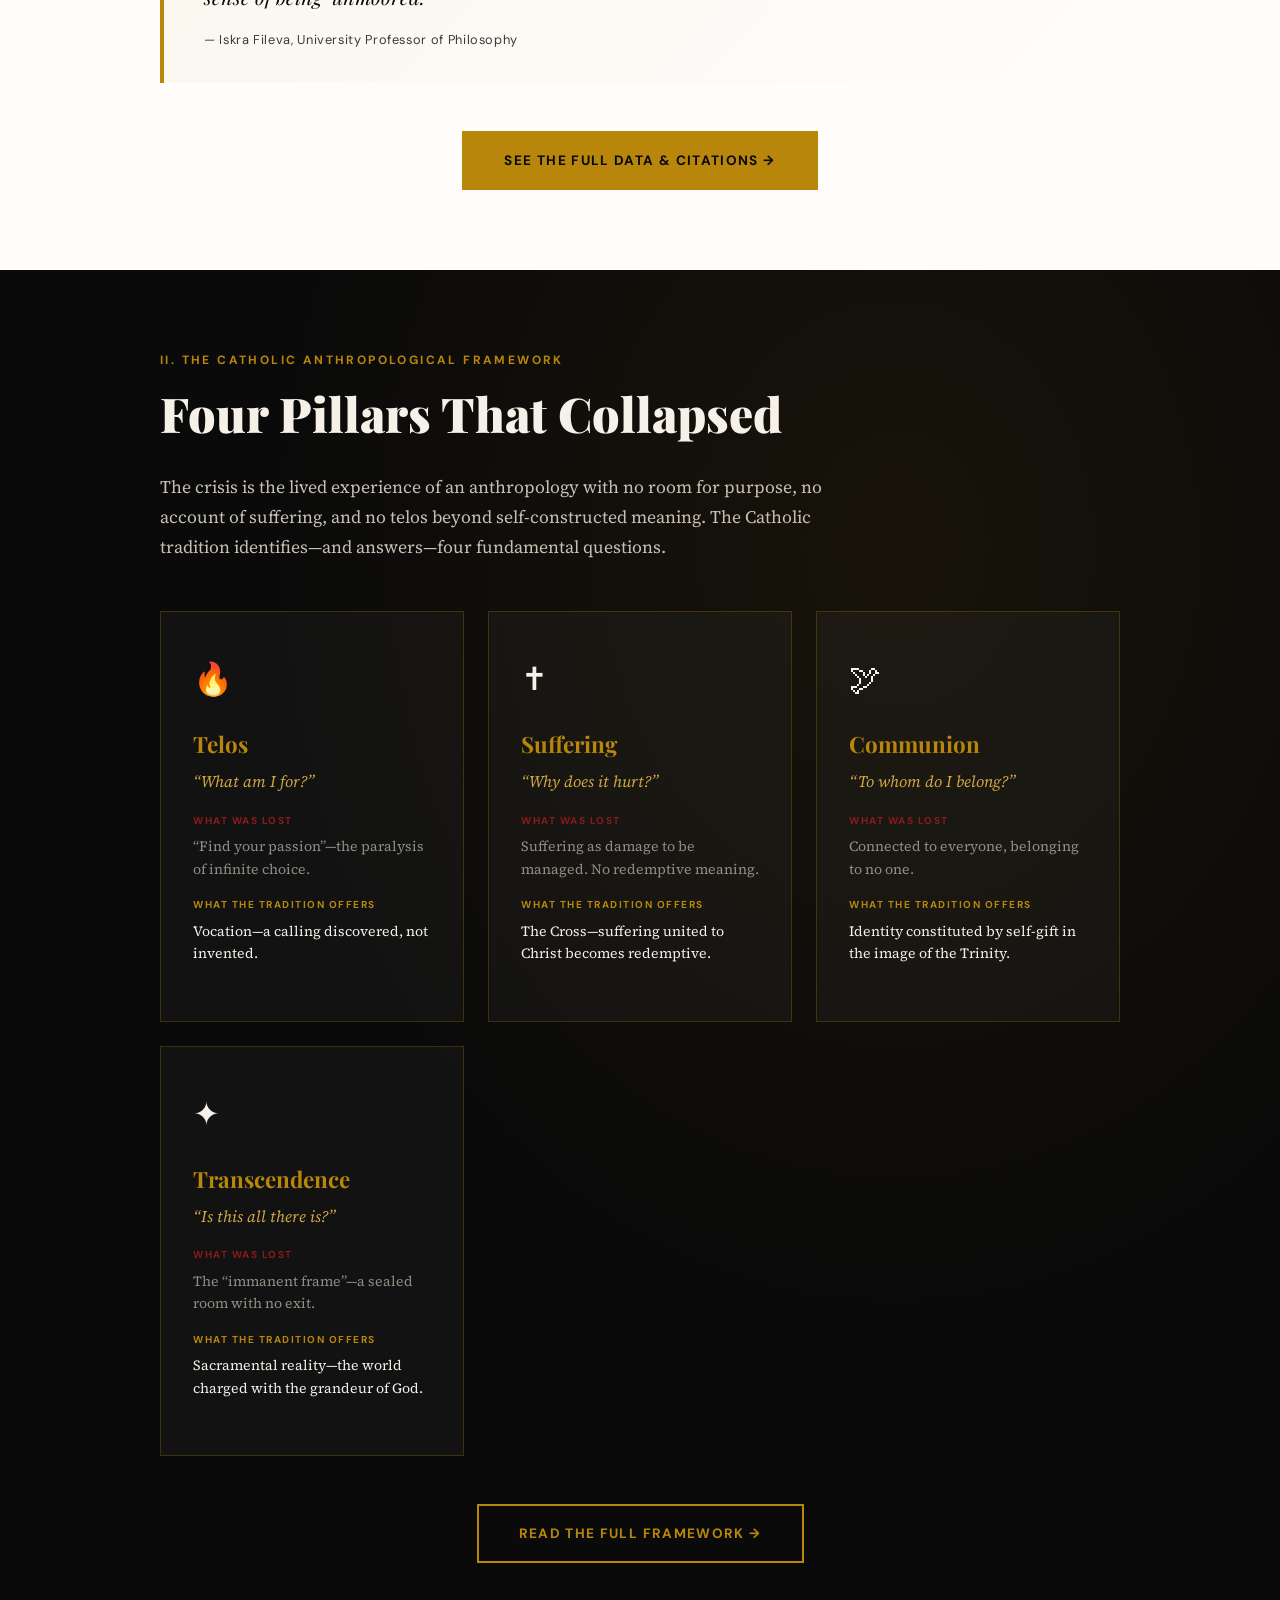
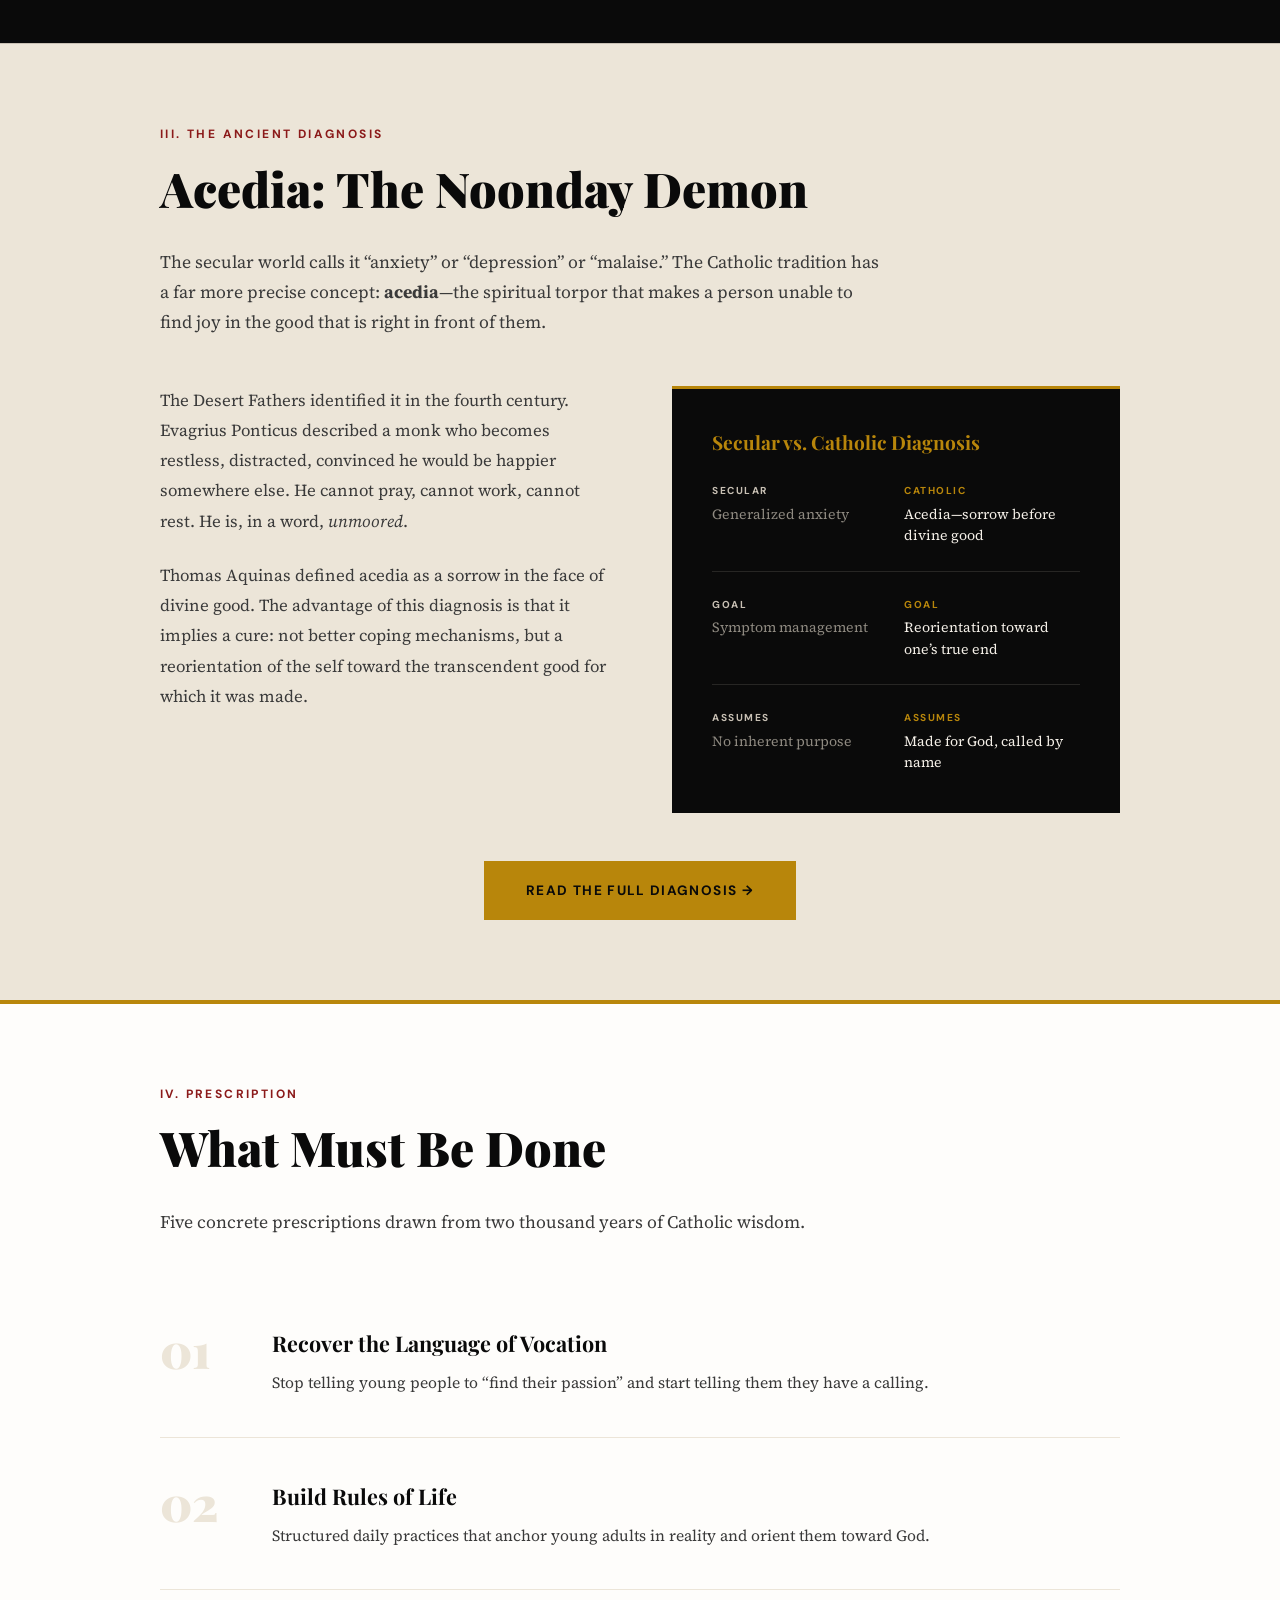
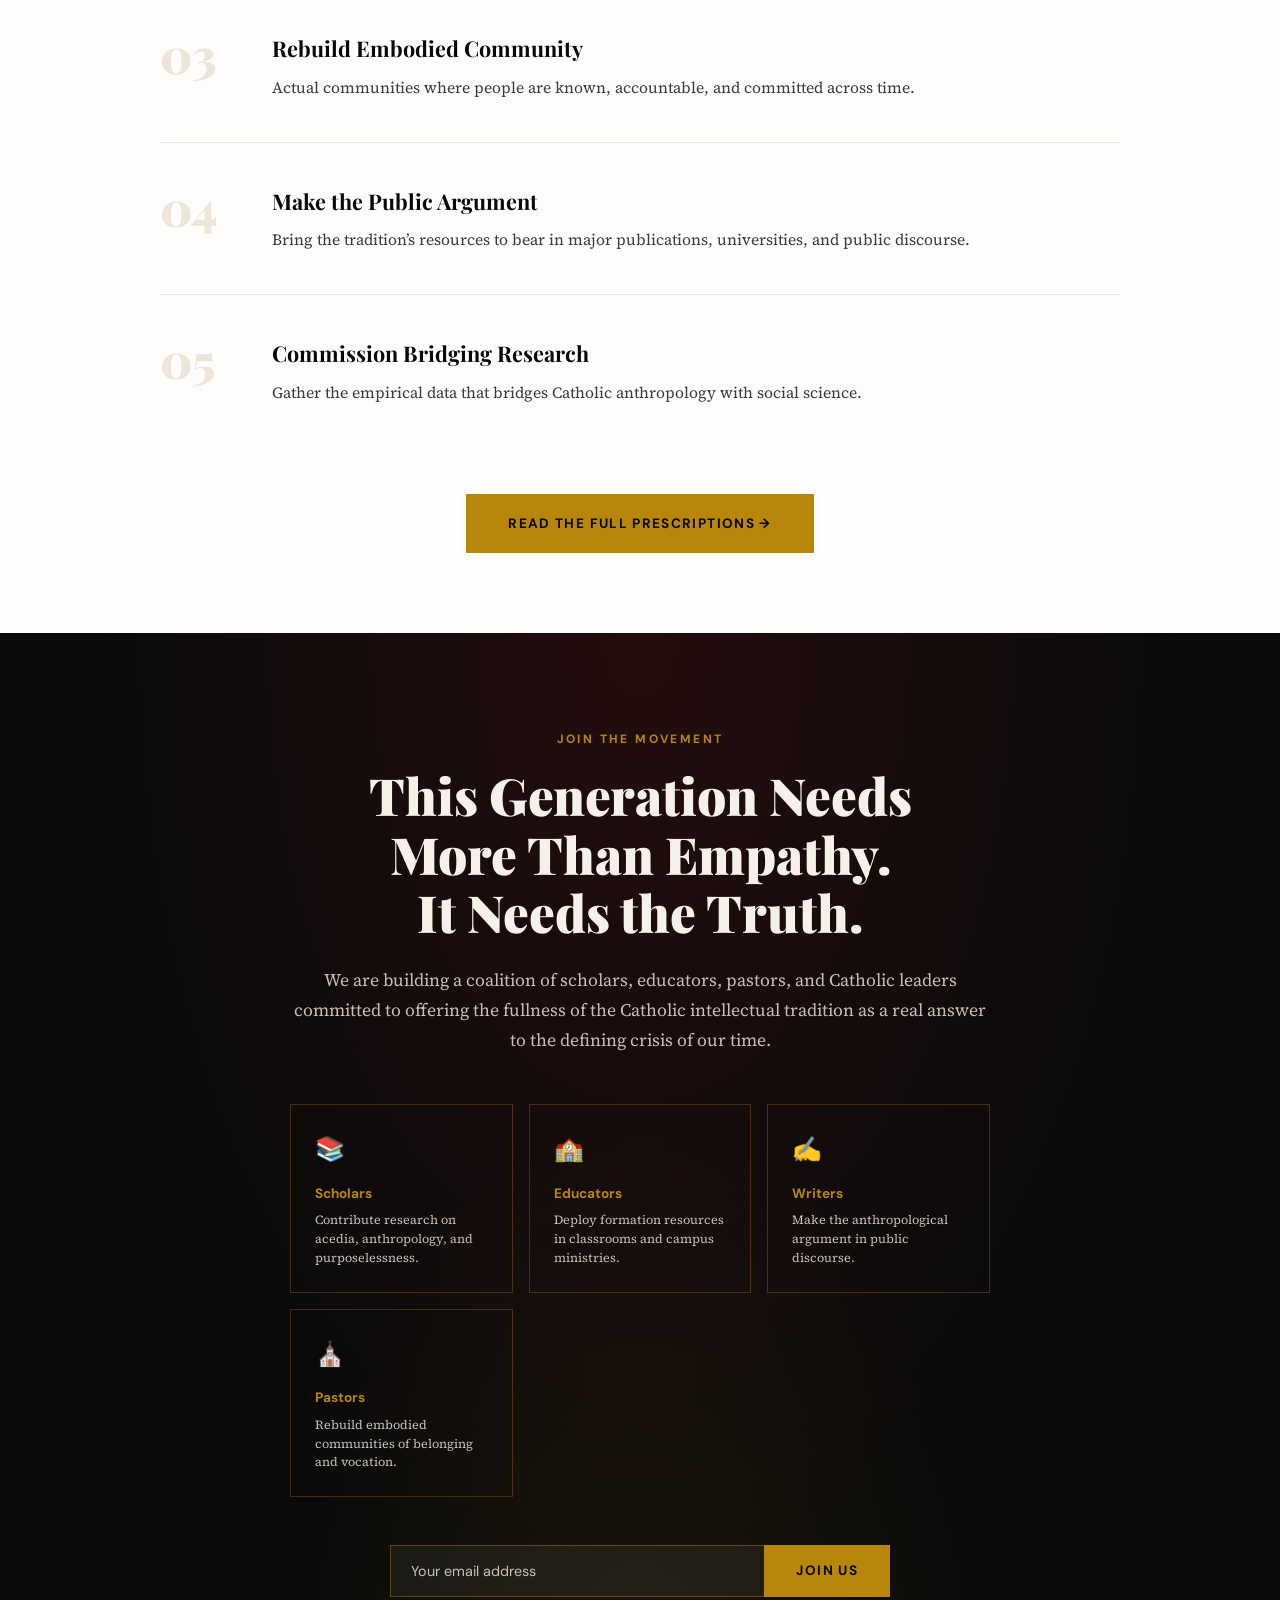
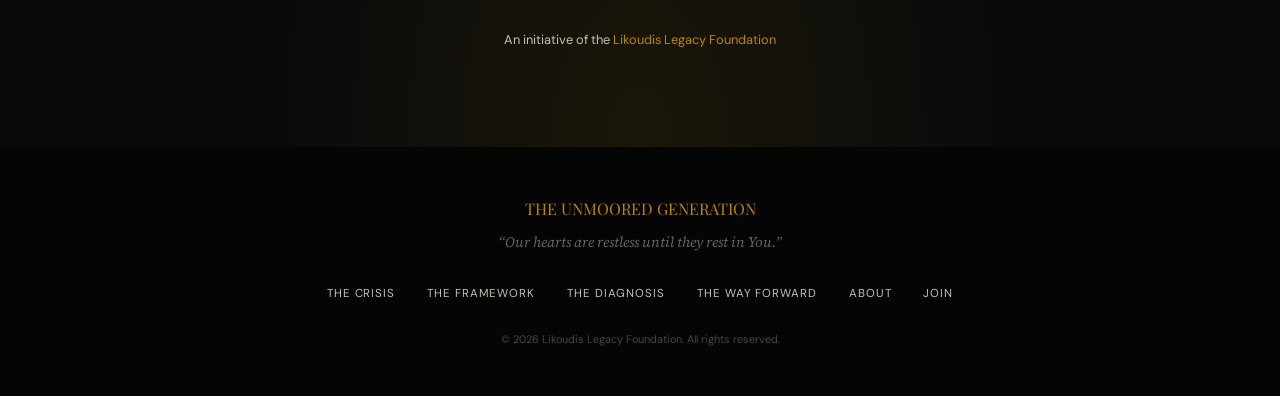
==== commit 86757663: "Fix: Rebuild index as full landing page with section previews, add section-cta styles" ====
--- a/index.html
+++ b/index.html
@@ -7,298 +7,42 @@
 <meta name="description" content="An initiative of the Likoudis Legacy Foundation bringing the Catholic intellectual tradition to bear on the crisis of meaning afflicting young adults.">
 <link rel="preconnect" href="https://fonts.googleapis.com">
 <link href="https://fonts.googleapis.com/css2?family=Playfair+Display:ital,wght@0,400;0,700;0,900;1,400;1,700&family=Source+Serif+4:ital,opsz,wght@0,8..60,300;0,8..60,400;0,8..60,600;1,8..60,400&family=DM+Sans:wght@400;500;600;700&display=swap" rel="stylesheet">
-<style>
-:root {
-  --ink: #0a0a0a;
-  --cream: #f5f0e8;
-  --parchment: #ece5d8;
-  --gold: #b8860b;
-  --gold-light: #d4a843;
-  --blood: #8b1a1a;
-  --blood-deep: #5c0e0e;
-  --slate: #3a3a3a;
-  --mist: #c8c0b4;
-  --white: #fefdfb;
-}
-* { margin: 0; padding: 0; box-sizing: border-box; }
-html { scroll-behavior: smooth; }
-body {
-  font-family: 'Source Serif 4', Georgia, serif;
-  background: var(--cream);
-  color: var(--ink);
-  line-height: 1.7;
-  overflow-x: hidden;
-}
-
-/* NAV */
-nav {
-  position: fixed; top: 0; left: 0; right: 0; z-index: 100;
-  background: rgba(10,10,10,0.95);
-  backdrop-filter: blur(10px);
-  border-bottom: 1px solid rgba(184,134,11,0.3);
-  transition: transform 0.3s ease;
-}
-nav.hidden { transform: translateY(-100%); }
-.nav-inner {
-  max-width: 1200px; margin: 0 auto;
-  display: flex; align-items: center; justify-content: space-between;
-  padding: 0.9rem 2rem;
-}
-.nav-brand {
-  font-family: 'Playfair Display', serif;
-  color: var(--gold); font-size: 1rem; font-weight: 700;
-  letter-spacing: 0.05em; text-decoration: none;
-}
-.nav-links { display: flex; gap: 1.8rem; list-style: none; }
-.nav-links a {
-  color: var(--mist); text-decoration: none;
-  font-family: 'DM Sans', sans-serif; font-size: 0.8rem;
-  font-weight: 500; letter-spacing: 0.08em; text-transform: uppercase;
-  transition: color 0.3s;
-}
-.nav-links a:hover { color: var(--gold); }
-.hamburger { display: none; background: none; border: none; color: var(--gold); font-size: 1.5rem; cursor: pointer; }
-
-/* HERO */
-.hero {
-  min-height: 100vh; background: var(--ink);
-  display: flex; flex-direction: column;
-  justify-content: center; align-items: center;
-  text-align: center; padding: 6rem 2rem 4rem;
-  position: relative; overflow: hidden;
-}
-.hero::before {
-  content: ''; position: absolute; inset: 0;
-  background: radial-gradient(ellipse at 20% 50%, rgba(139,26,26,0.15) 0%, transparent 60%),
-    radial-gradient(ellipse at 80% 30%, rgba(184,134,11,0.1) 0%, transparent 50%);
-}
-.hero::after {
-  content: ''; position: absolute; inset: 0;
-  background: url("data:image/svg+xml,%3Csvg viewBox='0 0 256 256' xmlns='http://www.w3.org/2000/svg'%3E%3Cfilter id='n'%3E%3CfeTurbulence type='fractalNoise' baseFrequency='0.9' numOctaves='4' stitchTiles='stitch'/%3E%3C/filter%3E%3Crect width='100%25' height='100%25' filter='url(%23n)' opacity='0.03'/%3E%3C/svg%3E");
-  pointer-events: none;
-}
-.hero-content { position: relative; z-index: 1; max-width: 900px; }
-.hero-cross { font-size: 2.5rem; color: var(--gold); margin-bottom: 2rem; opacity: 0; animation: fadeDown 1s 0.3s forwards; }
-.hero h1 {
-  font-family: 'Playfair Display', serif;
-  font-size: clamp(3rem, 7vw, 5.5rem); font-weight: 900;
-  color: var(--cream); line-height: 1.05; margin-bottom: 0.5rem;
-  opacity: 0; animation: fadeUp 1s 0.5s forwards;
-}
-.hero h1 span {
-  display: block; color: var(--gold); font-style: italic;
-  font-weight: 400; font-size: 0.45em; margin-top: 0.3em; letter-spacing: 0.02em;
-}
-.hero-subtitle {
-  font-size: clamp(1.05rem, 2vw, 1.35rem); color: var(--mist);
-  max-width: 640px; margin: 2rem auto; font-weight: 300;
-  opacity: 0; animation: fadeUp 1s 0.8s forwards;
-}
-.hero-stats {
-  display: flex; gap: 3rem; justify-content: center;
-  margin-top: 3rem; opacity: 0; animation: fadeUp 1s 1.1s forwards;
-  flex-wrap: wrap;
-}
-.hero-stat { text-align: center; }
-.hero-stat-number { font-family: 'Playfair Display', serif; font-size: 3rem; font-weight: 900; color: var(--blood); line-height: 1; }
-.hero-stat-label { font-family: 'DM Sans', sans-serif; font-size: 0.72rem; color: var(--mist); text-transform: uppercase; letter-spacing: 0.1em; margin-top: 0.5rem; }
-.hero-scroll { position: absolute; bottom: 2rem; left: 50%; transform: translateX(-50%); color: var(--gold); opacity: 0.6; animation: pulse 2s infinite; font-size: 1.5rem; z-index: 1; }
-
-/* SECTIONS */
-.section { padding: 6rem 2rem; }
-.section-inner { max-width: 960px; margin: 0 auto; }
-.section-label { font-family: 'DM Sans', sans-serif; font-size: 0.75rem; font-weight: 700; letter-spacing: 0.2em; text-transform: uppercase; color: var(--blood); margin-bottom: 1rem; }
-.section-title { font-family: 'Playfair Display', serif; font-size: clamp(2rem, 4vw, 3rem); font-weight: 900; line-height: 1.15; margin-bottom: 2rem; color: var(--ink); }
-.section-intro { font-size: 1.1rem; color: var(--slate); max-width: 720px; margin-bottom: 3rem; }
-
-/* CRISIS */
-.crisis { background: var(--white); border-top: 4px solid var(--blood); }
-.data-grid { display: grid; grid-template-columns: repeat(auto-fit, minmax(280px, 1fr)); gap: 2rem; margin: 3rem 0; }
-.data-card {
-  background: var(--cream); border: 1px solid var(--parchment);
-  padding: 2rem; position: relative;
-  transition: transform 0.3s, box-shadow 0.3s;
-  cursor: pointer; text-decoration: none; color: inherit; display: block;
-}
-.data-card:hover { transform: translateY(-4px); box-shadow: 0 12px 40px rgba(0,0,0,0.08); }
-.data-card::before { content: ''; position: absolute; top: 0; left: 0; right: 0; height: 3px; background: linear-gradient(90deg, var(--blood), var(--gold)); }
-.data-number { font-family: 'Playfair Display', serif; font-size: 2.8rem; font-weight: 900; color: var(--blood); line-height: 1; margin-bottom: 0.5rem; }
-.data-title { font-family: 'DM Sans', sans-serif; font-size: 0.95rem; font-weight: 600; color: var(--ink); margin-bottom: 0.75rem; }
-.data-desc { font-size: 0.88rem; color: var(--slate); line-height: 1.6; }
-.data-source { font-family: 'DM Sans', sans-serif; font-size: 0.68rem; color: var(--mist); margin-top: 1rem; text-transform: uppercase; letter-spacing: 0.05em; }
-.data-link-hint { font-family: 'DM Sans', sans-serif; font-size: 0.7rem; color: var(--gold); margin-top: 0.5rem; font-weight: 600; }
-
-/* QUOTE */
-.pull-quote { border-left: 4px solid var(--gold); padding: 2rem 2.5rem; margin: 3rem 0; background: linear-gradient(135deg, rgba(184,134,11,0.05), transparent); }
-.pull-quote p { font-family: 'Playfair Display', serif; font-size: 1.25rem; font-style: italic; color: var(--ink); line-height: 1.6; }
-.pull-quote cite { display: block; font-family: 'DM Sans', sans-serif; font-size: 0.8rem; font-style: normal; color: var(--slate); margin-top: 1rem; letter-spacing: 0.05em; }
-
-/* FRAMEWORK */
-.framework { background: var(--ink); color: var(--cream); position: relative; }
-.framework::before { content: ''; position: absolute; inset: 0; background: radial-gradient(ellipse at 70% 20%, rgba(184,134,11,0.08) 0%, transparent 50%); }
-.framework .section-inner { position: relative; z-index: 1; }
-.framework .section-label { color: var(--gold); }
-.framework .section-title { color: var(--cream); }
-.framework .section-intro { color: var(--mist); }
-.pillar-grid { display: grid; grid-template-columns: repeat(auto-fit, minmax(260px, 1fr)); gap: 1.5rem; margin: 3rem 0; }
-.pillar { border: 1px solid rgba(184,134,11,0.25); padding: 2.5rem 2rem; background: rgba(255,255,255,0.03); transition: border-color 0.3s, background 0.3s; }
-.pillar:hover { border-color: var(--gold); background: rgba(184,134,11,0.06); }
-.pillar-icon { font-size: 2rem; margin-bottom: 1.2rem; display: block; }
-.pillar-name { font-family: 'Playfair Display', serif; font-size: 1.4rem; font-weight: 700; color: var(--gold); margin-bottom: 0.3rem; }
-.pillar-question { font-style: italic; font-size: 1rem; color: var(--gold-light); margin-bottom: 1rem; }
-.pillar-lost, .pillar-recovered { font-size: 0.88rem; line-height: 1.6; margin-bottom: 1rem; }
-.pillar-lost { color: rgba(200,192,180,0.7); }
-.pillar-recovered { color: var(--cream); }
-.pillar-tag { font-family: 'DM Sans', sans-serif; font-size: 0.63rem; font-weight: 700; letter-spacing: 0.15em; text-transform: uppercase; margin-bottom: 0.4rem; }
-.pillar-tag.lost { color: var(--blood); }
-.pillar-tag.recovered { color: var(--gold); }
-
-/* ACEDIA */
-.acedia { background: var(--parchment); border-top: 1px solid var(--mist); }
-.acedia-content { display: grid; grid-template-columns: 1fr 1fr; gap: 4rem; align-items: start; margin-top: 2rem; }
-.acedia-text p { margin-bottom: 1.5rem; font-size: 1.02rem; color: var(--slate); }
-.acedia-sidebar { background: var(--ink); color: var(--cream); padding: 2.5rem; position: relative; }
-.acedia-sidebar::before { content: ''; position: absolute; top: 0; left: 0; right: 0; height: 3px; background: var(--gold); }
-.acedia-sidebar h3 { font-family: 'Playfair Display', serif; font-size: 1.2rem; color: var(--gold); margin-bottom: 1.5rem; }
-.comparison-row { display: grid; grid-template-columns: 1fr 1fr; gap: 1rem; margin-bottom: 1.5rem; padding-bottom: 1.5rem; border-bottom: 1px solid rgba(200,192,180,0.15); }
-.comparison-row:last-child { border-bottom: none; padding-bottom: 0; margin-bottom: 0; }
-.comp-label { font-family: 'DM Sans', sans-serif; font-size: 0.63rem; font-weight: 700; letter-spacing: 0.15em; text-transform: uppercase; margin-bottom: 0.3rem; }
-.comp-secular .comp-label { color: var(--mist); }
-.comp-catholic .comp-label { color: var(--gold); }
-.comp-text { font-size: 0.88rem; line-height: 1.5; }
-.comp-secular .comp-text { color: rgba(200,192,180,0.7); }
-.comp-catholic .comp-text { color: var(--cream); }
-
-/* SOLUTIONS */
-.solutions { background: var(--white); border-top: 4px solid var(--gold); }
-.solution-blocks { margin-top: 3rem; }
-.solution-block { display: grid; grid-template-columns: 80px 1fr; gap: 2rem; padding: 2.5rem 0; border-bottom: 1px solid var(--parchment); }
-.solution-block:last-child { border-bottom: none; }
-.solution-num { font-family: 'Playfair Display', serif; font-size: 3rem; font-weight: 900; color: var(--parchment); line-height: 1; }
-.solution-title { font-family: 'Playfair Display', serif; font-size: 1.35rem; font-weight: 700; color: var(--ink); margin-bottom: 0.5rem; }
-.solution-desc { font-size: 0.98rem; color: var(--slate); line-height: 1.7; }
-
-/* ABOUT */
-.about { background: var(--cream); border-top: 1px solid var(--mist); }
-.about-content { display: grid; grid-template-columns: 2fr 1fr; gap: 4rem; margin-top: 2rem; }
-.about-text p { margin-bottom: 1.5rem; font-size: 1.02rem; color: var(--slate); }
-.about-sidebar { background: var(--white); border: 1px solid var(--parchment); padding: 2rem; }
-.about-sidebar h3 { font-family: 'Playfair Display', serif; font-size: 1.1rem; margin-bottom: 1rem; color: var(--ink); }
-.about-sidebar p { font-size: 0.9rem; color: var(--slate); line-height: 1.6; margin-bottom: 1rem; }
-.about-sidebar a { color: var(--gold); text-decoration: none; font-weight: 600; }
-
-/* JOIN */
-.join { background: var(--ink); color: var(--cream); text-align: center; position: relative; overflow: hidden; }
-.join::before { content: ''; position: absolute; inset: 0; background: radial-gradient(ellipse at 50% 0%, rgba(139,26,26,0.2) 0%, transparent 60%), radial-gradient(ellipse at 50% 100%, rgba(184,134,11,0.1) 0%, transparent 40%); }
-.join .section-inner { position: relative; z-index: 1; max-width: 700px; }
-.join .section-label { color: var(--gold); }
-.join .section-title { color: var(--cream); margin-bottom: 1.5rem; }
-.join-text { font-size: 1.1rem; color: var(--mist); margin-bottom: 3rem; }
-.role-cards { display: grid; grid-template-columns: repeat(auto-fit, minmax(180px, 1fr)); gap: 1rem; margin-bottom: 3rem; text-align: left; }
-.role-card { border: 1px solid rgba(184,134,11,0.3); padding: 1.5rem; transition: border-color 0.3s, background 0.3s; }
-.role-card:hover { border-color: var(--gold); background: rgba(184,134,11,0.06); }
-.role-icon { font-size: 1.5rem; margin-bottom: 0.75rem; }
-.role-title { font-family: 'DM Sans', sans-serif; font-size: 0.85rem; font-weight: 700; color: var(--gold); margin-bottom: 0.4rem; }
-.role-desc { font-size: 0.78rem; color: var(--mist); line-height: 1.5; }
-.cta-form { display: flex; gap: 0; max-width: 500px; margin: 0 auto 2rem; }
-.cta-form input {
-  flex: 1; padding: 1rem 1.25rem;
-  border: 1px solid rgba(184,134,11,0.4); border-right: none;
-  background: rgba(255,255,255,0.05); color: var(--cream);
-  font-family: 'DM Sans', sans-serif; font-size: 0.9rem; outline: none;
-  transition: border-color 0.3s;
-}
-.cta-form input::placeholder { color: var(--mist); }
-.cta-form input:focus { border-color: var(--gold); }
-.cta-form button {
-  padding: 1rem 2rem; background: var(--gold); color: var(--ink); border: none;
-  font-family: 'DM Sans', sans-serif; font-size: 0.85rem; font-weight: 700;
-  letter-spacing: 0.1em; text-transform: uppercase; cursor: pointer;
-  transition: background 0.3s; white-space: nowrap;
-}
-.cta-form button:hover { background: var(--gold-light); }
-.join-foundation { font-family: 'DM Sans', sans-serif; font-size: 0.8rem; color: var(--mist); margin-top: 1rem; }
-.join-foundation a { color: var(--gold); text-decoration: none; }
-
-/* FOOTER */
-footer { background: #050505; color: var(--mist); padding: 3rem 2rem; text-align: center; }
-.footer-brand { font-family: 'Playfair Display', serif; color: var(--gold); font-size: 1rem; margin-bottom: 0.5rem; }
-.footer-tagline { font-family: 'Source Serif 4', serif; font-style: italic; font-size: 0.9rem; color: rgba(200,192,180,0.5); margin-bottom: 1.5rem; }
-.footer-links { display: flex; gap: 2rem; justify-content: center; list-style: none; margin-bottom: 1.5rem; flex-wrap: wrap; }
-.footer-links a { color: var(--mist); text-decoration: none; font-family: 'DM Sans', sans-serif; font-size: 0.72rem; letter-spacing: 0.08em; text-transform: uppercase; transition: color 0.3s; }
-.footer-links a:hover { color: var(--gold); }
-.footer-copy { font-family: 'DM Sans', sans-serif; font-size: 0.68rem; color: rgba(200,192,180,0.35); }
-
-/* MODAL */
-.modal-overlay { display: none; position: fixed; inset: 0; background: rgba(0,0,0,0.7); z-index: 200; justify-content: center; align-items: center; padding: 2rem; }
-.modal-overlay.active { display: flex; }
-.modal { background: var(--white); max-width: 640px; width: 100%; max-height: 80vh; overflow-y: auto; padding: 3rem; position: relative; }
-.modal-close { position: absolute; top: 1rem; right: 1.5rem; background: none; border: none; font-size: 1.5rem; cursor: pointer; color: var(--slate); }
-.modal h3 { font-family: 'Playfair Display', serif; font-size: 1.5rem; margin-bottom: 1rem; color: var(--ink); }
-.modal .modal-stat { font-family: 'Playfair Display', serif; font-size: 3rem; font-weight: 900; color: var(--blood); margin-bottom: 1rem; }
-.modal p { font-size: 0.95rem; color: var(--slate); line-height: 1.7; margin-bottom: 1rem; }
-.modal .citation { background: var(--cream); padding: 1.5rem; border-left: 3px solid var(--gold); margin-top: 1.5rem; }
-.modal .citation p { font-size: 0.85rem; margin-bottom: 0.5rem; }
-.modal .citation a { color: var(--gold); word-break: break-all; }
-.modal .citation .cite-label { font-family: 'DM Sans', sans-serif; font-size: 0.65rem; font-weight: 700; letter-spacing: 0.15em; text-transform: uppercase; color: var(--blood); margin-bottom: 0.5rem; }
-
-/* ANIMATIONS */
-@keyframes fadeUp { from { opacity: 0; transform: translateY(30px); } to { opacity: 1; transform: translateY(0); } }
-@keyframes fadeDown { from { opacity: 0; transform: translateY(-20px); } to { opacity: 1; transform: translateY(0); } }
-@keyframes pulse { 0%, 100% { opacity: 0.4; transform: translateX(-50%) translateY(0); } 50% { opacity: 0.8; transform: translateX(-50%) translateY(8px); } }
-.reveal { opacity: 0; transform: translateY(40px); transition: opacity 0.8s ease, transform 0.8s ease; }
-.reveal.visible { opacity: 1; transform: translateY(0); }
-
-/* RESPONSIVE */
-@media (max-width: 768px) {
-  .nav-links { display: none; position: absolute; top: 100%; left: 0; right: 0; background: rgba(10,10,10,0.98); flex-direction: column; padding: 1.5rem 2rem; gap: 1rem; }
-  .nav-links.open { display: flex; }
-  .hamburger { display: block; }
-  .hero-stats { gap: 1.5rem; }
-  .acedia-content { grid-template-columns: 1fr; gap: 2rem; }
-  .about-content { grid-template-columns: 1fr; gap: 2rem; }
-  .solution-block { grid-template-columns: 60px 1fr; gap: 1rem; }
-  .cta-form { flex-direction: column; }
-  .cta-form input { border-right: 1px solid rgba(184,134,11,0.4); border-bottom: none; }
-  .pillar-grid { grid-template-columns: 1fr; }
-  .role-cards { grid-template-columns: 1fr 1fr; }
-}
-</style>
+<link rel="stylesheet" href="style.css">
 </head>
 <body>
 
-<!-- NAV -->
 <nav id="nav">
   <div class="nav-inner">
-    <a href="#" class="nav-brand">THE UNMOORED GENERATION</a>
-    <button class="hamburger" onclick="document.querySelector('.nav-links').classList.toggle('open')">☰</button>
+    <a href="index.html" class="nav-brand">THE UNMOORED GENERATION</a>
+    <button class="hamburger" onclick="toggleMenu()">☰</button>
     <ul class="nav-links">
-      <li><a href="#crisis" onclick="this.closest('.nav-links').classList.remove('open')">The Crisis</a></li>
-      <li><a href="#framework" onclick="this.closest('.nav-links').classList.remove('open')">The Framework</a></li>
-      <li><a href="#diagnosis" onclick="this.closest('.nav-links').classList.remove('open')">The Diagnosis</a></li>
-      <li><a href="#solutions" onclick="this.closest('.nav-links').classList.remove('open')">The Way Forward</a></li>
-      <li><a href="#about" onclick="this.closest('.nav-links').classList.remove('open')">About</a></li>
-      <li><a href="#join" onclick="this.closest('.nav-links').classList.remove('open')">Join</a></li>
+      <li><a href="crisis.html">The Crisis</a></li>
+      <li><a href="framework.html">The Framework</a></li>
+      <li><a href="diagnosis.html">The Diagnosis</a></li>
+      <li><a href="solutions.html">The Way Forward</a></li>
+      <li><a href="about.html">About</a></li>
+      <li><a href="join.html">Join</a></li>
     </ul>
   </div>
 </nav>
 
-<!-- HERO -->
-<section class="hero" id="home">
+<!-- ════ HERO ════ -->
+<section class="hero">
   <div class="hero-content">
     <div class="hero-cross">✝</div>
     <h1>The Unmoored<br>Generation
       <span>A Catholic Response to the Crisis of Purpose</span>
     </h1>
     <p class="hero-subtitle">An entire generation is adrift&mdash;not for lack of information, opportunity, or comfort, but for lack of an answer to the question every human soul asks: <em>What am I for?</em></p>
+
     <div class="hero-stats">
       <div class="hero-stat">
         <div class="hero-stat-number">40%</div>
-        <div class="hero-stat-label">of U.S. high schoolers report<br>persistent sadness or hopelessness</div>
+        <div class="hero-stat-label">of U.S. teens report<br>persistent hopelessness</div>
       </div>
       <div class="hero-stat">
         <div class="hero-stat-number">17%</div>
-        <div class="hero-stat-label">of Americans now report<br>having no close friends</div>
+        <div class="hero-stat-label">of Americans have<br>no close friends</div>
       </div>
       <div class="hero-stat">
         <div class="hero-stat-number">29%</div>
@@ -309,85 +53,48 @@
   <div class="hero-scroll">↓</div>
 </section>
 
-<!-- CRISIS -->
-<section class="section crisis" id="crisis">
-  <div class="section-inner">
-    <div class="reveal">
-      <div class="section-label">The Evidence</div>
+<!-- ════ CRISIS PREVIEW ════ -->
+<section class="section" style="background:var(--white); border-top:4px solid var(--blood);">
+  <div class="section-inner">
+    <div class="reveal">
+      <div class="section-label">I. The Evidence</div>
       <h2 class="section-title">Something Has Gone Wrong</h2>
-      <p class="section-intro">The data is no longer ambiguous. Across every metric that measures human flourishing&mdash;mental health, social connection, sense of purpose, hope for the future&mdash;young adults in the West are in freefall. This is not a mood. It is a civilizational crisis.</p>
-    </div>
-
+      <p class="section-intro">Across every metric that measures human flourishing&mdash;mental health, social connection, sense of purpose, hope for the future&mdash;young adults in the West are in freefall. The data is no longer ambiguous.</p>
+    </div>
     <div class="data-grid reveal">
-
-      <a class="data-card" onclick="openModal('modal-1')" role="button" tabindex="0">
+      <div class="data-card" style="cursor:default;">
         <div class="data-number">40%</div>
-        <div class="data-title">Persistent sadness and hopelessness among teens</div>
-        <div class="data-desc">Four in ten U.S. high school students reported persistent feelings of sadness or hopelessness in 2023&mdash;up from 30% in 2013.</div>
+        <div class="data-title">Persistent sadness &amp; hopelessness among teens</div>
         <div class="data-source">CDC Youth Risk Behavior Survey, 2023</div>
-        <div class="data-link-hint">Click for full citation →</div>
-      </a>
-
-      <a class="data-card" onclick="openModal('modal-2')" role="button" tabindex="0">
-        <div class="data-number">20%</div>
-        <div class="data-title">Seriously considered attempting suicide</div>
-        <div class="data-desc">One in five high school students seriously considered attempting suicide in 2023. Nearly 1 in 10 attempted it.</div>
-        <div class="data-source">CDC YRBS Data Summary & Trends Report, 2013–2023</div>
-        <div class="data-link-hint">Click for full citation →</div>
-      </a>
-
-      <a class="data-card" onclick="openModal('modal-3')" role="button" tabindex="0">
+      </div>
+      <div class="data-card" style="cursor:default;">
         <div class="data-number">3%→17%</div>
-        <div class="data-title">Collapse in close friendships</div>
-        <div class="data-desc">The share of Americans with no close friends has risen from 3% in 1990 to 17% in 2024. Young men are hardest hit, with 28% reporting no close social connections.</div>
-        <div class="data-source">Survey Center on American Life / AEI, 2021 & 2024</div>
-        <div class="data-link-hint">Click for full citation →</div>
-      </a>
-
-      <a class="data-card" onclick="openModal('modal-4')" role="button" tabindex="0">
-        <div class="data-number">29%</div>
-        <div class="data-title">Religiously unaffiliated&mdash;and rising among youth</div>
-        <div class="data-desc">29% of U.S. adults are now religiously unaffiliated. Among adults 18&ndash;29, 44% identify as &ldquo;nones.&rdquo; The unaffiliated report lower community satisfaction and social connection.</div>
-        <div class="data-source">Pew Research Center, 2023–24 Religious Landscape Study</div>
-        <div class="data-link-hint">Click for full citation →</div>
-      </a>
-
-      <a class="data-card" onclick="openModal('modal-5')" role="button" tabindex="0">
+        <div class="data-title">Americans reporting no close friends</div>
+        <div class="data-source">Survey Center on American Life, 2024</div>
+      </div>
+      <div class="data-card" style="cursor:default;">
         <div class="data-number">158,000</div>
         <div class="data-title">&ldquo;Deaths of despair&rdquo; per year</div>
-        <div class="data-desc">In 2018, 158,000 Americans died from suicide, drug overdose, and alcoholic liver disease&mdash;up from 65,000 in 1995. Researchers attribute this to a &ldquo;broad deterioration in lives.&rdquo;</div>
-        <div class="data-source">Case & Deaton, <em>Deaths of Despair and the Future of Capitalism</em></div>
-        <div class="data-link-hint">Click for full citation →</div>
-      </a>
-
-      <a class="data-card" onclick="openModal('modal-6')" role="button" tabindex="0">
-        <div class="data-number">53%→28%</div>
-        <div class="data-title">Friendship networks have halved</div>
-        <div class="data-desc">In 1990, 33% of Americans reported 10+ close friends. By 2021, just 13%. More than half of those with 3 or fewer friends report regular loneliness.</div>
-        <div class="data-source">Gallup (1990) & American Perspectives Survey (2021)</div>
-        <div class="data-link-hint">Click for full citation →</div>
-      </a>
-    </div>
-
+        <div class="data-source">Case &amp; Deaton, Princeton, 2020</div>
+      </div>
+    </div>
     <div class="pull-quote reveal">
-      <p>&ldquo;There seems to be a kind of malaise affecting the young people I teach. The worries don&rsquo;t appear to have a specific object&mdash;rather, there is generalized anxiety and perhaps, a kind of listlessness and a sense of being &lsquo;unmoored.&rsquo;&rdquo;</p>
+      <p>&ldquo;There seems to be a kind of malaise affecting the young people I teach&hellip; a kind of listlessness and a sense of being &lsquo;unmoored.&rsquo;&rdquo;</p>
       <cite>&mdash; Iskra Fileva, University Professor of Philosophy</cite>
     </div>
-
-    <div class="reveal" style="max-width:720px;">
-      <p style="font-size:1.05rem; color:var(--slate); margin-bottom:1.5rem;">The conventional explanations&mdash;pandemic disruption, social media, economic precarity, political polarization&mdash;each capture something real. But they remain at the level of symptoms. They describe what happened to young people without explaining <em>why</em> it has hollowed them out so completely.</p>
-      <p style="font-size:1.05rem; color:var(--slate);">The answer lies deeper. It is <strong>anthropological</strong>.</p>
-    </div>
-  </div>
-</section>
-
-<!-- FRAMEWORK -->
-<section class="section framework" id="framework">
-  <div class="section-inner">
-    <div class="reveal">
-      <div class="section-label">The Catholic Anthropological Framework</div>
-      <h2 class="section-title">Four Pillars That Collapsed&mdash;<br>And What Can Replace Them</h2>
-      <p class="section-intro">The crisis is the lived experience of an anthropology with no room for purpose, no account of suffering, and no telos beyond self-constructed meaning in a universe assumed to be indifferent. The Catholic tradition identifies&mdash;and answers&mdash;the four fundamental questions every human soul requires.</p>
+    <div class="section-cta reveal">
+      <a href="crisis.html" class="btn">See the Full Data &amp; Citations →</a>
+    </div>
+  </div>
+</section>
+
+<!-- ════ FRAMEWORK PREVIEW ════ -->
+<section class="section dark-section">
+  <div class="section-inner">
+    <div class="reveal">
+      <div class="section-label">II. The Catholic Anthropological Framework</div>
+      <h2 class="section-title" style="color:var(--cream);">Four Pillars That Collapsed</h2>
+      <p class="section-intro" style="color:var(--mist);">The crisis is the lived experience of an anthropology with no room for purpose, no account of suffering, and no telos beyond self-constructed meaning. The Catholic tradition identifies&mdash;and answers&mdash;four fundamental questions.</p>
     </div>
     <div class="pillar-grid reveal">
       <div class="pillar">
@@ -395,306 +102,135 @@
         <div class="pillar-name">Telos</div>
         <div class="pillar-question">&ldquo;What am I for?&rdquo;</div>
         <div class="pillar-tag lost">What was lost</div>
-        <div class="pillar-lost">&ldquo;Find your passion&rdquo;&mdash;an infinite menu with no criteria for selection. The paralysis of having to choose your own reason for being.</div>
-        <div class="pillar-tag recovered">What the tradition offers</div>
-        <div class="pillar-recovered">You have a vocation&mdash;a calling discovered, not invented. You are made for union with God, and every authentic good you pursue participates in that ultimate end.</div>
+        <div class="pillar-lost">&ldquo;Find your passion&rdquo;&mdash;the paralysis of infinite choice.</div>
+        <div class="pillar-tag recovered">What the tradition offers</div>
+        <div class="pillar-recovered">Vocation&mdash;a calling discovered, not invented.</div>
       </div>
       <div class="pillar">
         <span class="pillar-icon">✝</span>
         <div class="pillar-name">Suffering</div>
         <div class="pillar-question">&ldquo;Why does it hurt?&rdquo;</div>
         <div class="pillar-tag lost">What was lost</div>
-        <div class="pillar-lost">Suffering as mere damage&mdash;a malfunction to be repaired or endured. No redemptive meaning. Only coping mechanisms.</div>
-        <div class="pillar-tag recovered">What the tradition offers</div>
-        <div class="pillar-recovered">The Cross reveals that suffering can be redemptive. United to Christ&rsquo;s, it becomes participation in the work of salvation&mdash;not meaningless agony but mystery with purpose.</div>
+        <div class="pillar-lost">Suffering as damage to be managed. No redemptive meaning.</div>
+        <div class="pillar-tag recovered">What the tradition offers</div>
+        <div class="pillar-recovered">The Cross&mdash;suffering united to Christ becomes redemptive.</div>
       </div>
       <div class="pillar">
         <span class="pillar-icon">🕊</span>
         <div class="pillar-name">Communion</div>
         <div class="pillar-question">&ldquo;To whom do I belong?&rdquo;</div>
         <div class="pillar-tag lost">What was lost</div>
-        <div class="pillar-lost">Relationships as contracts between autonomous individuals. The loneliest generation in history&mdash;connected to everyone, belonging to no one.</div>
-        <div class="pillar-tag recovered">What the tradition offers</div>
-        <div class="pillar-recovered">Made in the image of a Trinitarian God, your identity is constituted by your relationships. Self-gift, not self-actualization, is the path to fulfillment.</div>
+        <div class="pillar-lost">Connected to everyone, belonging to no one.</div>
+        <div class="pillar-tag recovered">What the tradition offers</div>
+        <div class="pillar-recovered">Identity constituted by self-gift in the image of the Trinity.</div>
       </div>
       <div class="pillar">
         <span class="pillar-icon">✦</span>
         <div class="pillar-name">Transcendence</div>
         <div class="pillar-question">&ldquo;Is this all there is?&rdquo;</div>
         <div class="pillar-tag lost">What was lost</div>
-        <div class="pillar-lost">The &ldquo;immanent frame&rdquo;&mdash;a sealed room with no exit. A nameless hunger for &ldquo;something more&rdquo; with no vocabulary to identify it.</div>
-        <div class="pillar-tag recovered">What the tradition offers</div>
-        <div class="pillar-recovered">Reality is sacramental. The material world is charged with the grandeur of God. Ordinary life&mdash;eating, working, loving&mdash;is a journey toward the inexhaustible.</div>
-      </div>
-    </div>
-    <div class="pull-quote reveal" style="border-left-color:var(--gold);">
-      <p style="color:var(--cream);">&ldquo;You have made us for Yourself, O Lord, and our hearts are restless until they rest in You.&rdquo;</p>
-      <cite style="color:var(--mist);">&mdash; St. Augustine, <em>Confessions</em></cite>
-    </div>
-  </div>
-</section>
-
-<!-- ACEDIA -->
-<section class="section acedia" id="diagnosis">
-  <div class="section-inner">
-    <div class="reveal">
-      <div class="section-label">The Ancient Diagnosis</div>
+        <div class="pillar-lost">The &ldquo;immanent frame&rdquo;&mdash;a sealed room with no exit.</div>
+        <div class="pillar-tag recovered">What the tradition offers</div>
+        <div class="pillar-recovered">Sacramental reality&mdash;the world charged with the grandeur of God.</div>
+      </div>
+    </div>
+    <div class="section-cta reveal">
+      <a href="framework.html" class="btn" style="border-color:var(--gold); color:var(--gold); background:transparent;">Read the Full Framework →</a>
+    </div>
+  </div>
+</section>
+
+<!-- ════ DIAGNOSIS PREVIEW ════ -->
+<section class="section" style="background:var(--parchment); border-top:1px solid var(--mist);">
+  <div class="section-inner">
+    <div class="reveal">
+      <div class="section-label">III. The Ancient Diagnosis</div>
       <h2 class="section-title">Acedia: The Noonday Demon</h2>
+      <p class="section-intro">The secular world calls it &ldquo;anxiety&rdquo; or &ldquo;depression&rdquo; or &ldquo;malaise.&rdquo; The Catholic tradition has a far more precise concept: <strong>acedia</strong>&mdash;the spiritual torpor that makes a person unable to find joy in the good that is right in front of them.</p>
     </div>
     <div class="acedia-content reveal">
-      <div class="acedia-text">
-        <p>The secular world calls it &ldquo;anxiety&rdquo; or &ldquo;depression&rdquo; or &ldquo;malaise.&rdquo; The Catholic tradition has a far more precise and actionable concept: <strong>acedia</strong>&mdash;the spiritual torpor that makes a person unable to find joy in the good that is right in front of them.</p>
+      <div class="prose">
         <p>The Desert Fathers identified it in the fourth century. Evagrius Ponticus described a monk who becomes restless, distracted, convinced he would be happier somewhere else. He cannot pray, cannot work, cannot rest. He is, in a word, <em>unmoored</em>.</p>
-        <p>This is not laziness. It is not clinical depression, though it shares symptoms. It is a spiritual condition: a refusal or inability to assent to the goodness of one&rsquo;s own existence in the place and time where God has put one.</p>
-        <p>Thomas Aquinas, refining the tradition, defined acedia as a sorrow in the face of divine good&mdash;a turning away from the very thing that would fulfill us, because the work of receiving it seems too demanding.</p>
-        <p>The advantage of this diagnosis is that it implies a cure&mdash;not better coping mechanisms, but a reorientation of the self toward the transcendent good for which it was made.</p>
+        <p>Thomas Aquinas defined acedia as a sorrow in the face of divine good. The advantage of this diagnosis is that it implies a cure: not better coping mechanisms, but a reorientation of the self toward the transcendent good for which it was made.</p>
       </div>
       <div class="acedia-sidebar">
         <h3>Secular vs. Catholic Diagnosis</h3>
         <div class="comparison-row">
-          <div class="comp-secular"><div class="comp-label">Secular</div><div class="comp-text">Generalized anxiety disorder</div></div>
-          <div class="comp-catholic"><div class="comp-label">Catholic</div><div class="comp-text">Acedia&mdash;sorrow in the face of divine good</div></div>
-        </div>
-        <div class="comparison-row">
-          <div class="comp-secular"><div class="comp-label">Treatment</div><div class="comp-text">Therapy and medication</div></div>
-          <div class="comp-catholic"><div class="comp-label">Treatment</div><div class="comp-text">Rule of life, spiritual direction, purposeful work</div></div>
+          <div class="comp-secular"><div class="comp-label">Secular</div><div class="comp-text">Generalized anxiety</div></div>
+          <div class="comp-catholic"><div class="comp-label">Catholic</div><div class="comp-text">Acedia&mdash;sorrow before divine good</div></div>
         </div>
         <div class="comparison-row">
           <div class="comp-secular"><div class="comp-label">Goal</div><div class="comp-text">Symptom management</div></div>
           <div class="comp-catholic"><div class="comp-label">Goal</div><div class="comp-text">Reorientation toward one&rsquo;s true end</div></div>
         </div>
         <div class="comparison-row">
-          <div class="comp-secular"><div class="comp-label">Assumes</div><div class="comp-text">No inherent purpose to life</div></div>
-          <div class="comp-catholic"><div class="comp-label">Assumes</div><div class="comp-text">You are made for God and called by name</div></div>
+          <div class="comp-secular"><div class="comp-label">Assumes</div><div class="comp-text">No inherent purpose</div></div>
+          <div class="comp-catholic"><div class="comp-label">Assumes</div><div class="comp-text">Made for God, called by name</div></div>
         </div>
       </div>
     </div>
-  </div>
-</section>
-
-<!-- SOLUTIONS -->
-<section class="section solutions" id="solutions">
-  <div class="section-inner">
-    <div class="reveal">
-      <div class="section-label">The Way Forward</div>
+    <div class="section-cta reveal">
+      <a href="diagnosis.html" class="btn">Read the Full Diagnosis →</a>
+    </div>
+  </div>
+</section>
+
+<!-- ════ SOLUTIONS PREVIEW ════ -->
+<section class="section" style="background:var(--white); border-top:4px solid var(--gold);">
+  <div class="section-inner">
+    <div class="reveal">
+      <div class="section-label">IV. Prescription</div>
       <h2 class="section-title">What Must Be Done</h2>
-      <p class="section-intro">An anthropological crisis demands an anthropological response. The Catholic tradition offers not merely diagnosis but prescription&mdash;concrete, actionable, and tested across two millennia.</p>
+      <p class="section-intro">Five concrete prescriptions drawn from two thousand years of Catholic wisdom.</p>
     </div>
     <div class="solution-blocks">
-      <div class="solution-block reveal"><div class="solution-num">01</div><div><div class="solution-title">Recover the Language of Vocation</div><div class="solution-desc">Stop telling young people to &ldquo;find their passion&rdquo; and start telling them they have a calling. The shift from self-expression to response&mdash;from creating meaning to discovering it&mdash;is enormously liberating for a generation paralyzed by infinite choice. Catholic institutions must make vocation the central framework for engaging young adults.</div></div></div>
-      <div class="solution-block reveal"><div class="solution-num">02</div><div><div class="solution-title">Build Rules of Life, Not Self-Help Programs</div><div class="solution-desc">Benedict did not respond to the spiritual torpor of the late Roman world by writing apologetics. He built monasteries. Young adults need structured daily practices&mdash;prayer, fasting, examination of conscience, works of mercy&mdash;that anchor them in reality and orient them toward God.</div></div></div>
-      <div class="solution-block reveal"><div class="solution-num">03</div><div><div class="solution-title">Rebuild Embodied Community</div><div class="solution-desc">The loneliness epidemic cannot be solved by better apps. It requires actual communities where people are known, accountable, and committed to one another across time. The parish, the confraternity, the lay association, the family&mdash;these make the anthropology of communion concrete.</div></div></div>
-      <div class="solution-block reveal"><div class="solution-num">04</div><div><div class="solution-title">Make the Public Argument</div><div class="solution-desc">The secular frameworks have been tried and have produced the malaise now visible to everyone. Catholic scholars, educators, and public intellectuals must bring the tradition&rsquo;s resources to bear on what is arguably the defining cultural crisis of our time&mdash;in major publications, at universities, and in public discourse.</div></div></div>
-      <div class="solution-block reveal"><div class="solution-num">05</div><div><div class="solution-title">Commission Bridging Research</div><div class="solution-desc">Do young adults with a strong sense of vocation show lower rates of despair? Do structured spiritual practices outperform secular wellness programs? Do parish communities reduce loneliness more effectively than digital ones? The data exists to be gathered, and it will strengthen the case immeasurably.</div></div></div>
-    </div>
-  </div>
-</section>
-
-<!-- ABOUT -->
-<section class="section about" id="about">
-  <div class="section-inner">
-    <div class="reveal">
-      <div class="section-label">About the Initiative</div>
-      <h2 class="section-title">Why This Matters Now</h2>
-    </div>
-    <div class="about-content reveal">
-      <div class="about-text">
-        <p><strong>The Unmoored Generation</strong> is an initiative of the Likoudis Legacy Foundation dedicated to bringing the Catholic intellectual tradition to bear on the crisis of meaning and purpose afflicting young adults across the Western world.</p>
-        <p>We believe the malaise observed by educators, therapists, and parents is not primarily psychological or political. It is anthropological&mdash;rooted in a civilizational loss of answers to the fundamental questions: <em>What am I for? Why does suffering exist? To whom do I belong? Is there anything beyond what I can see?</em></p>
-        <p>The Catholic tradition possesses two millennia of rigorous, tested responses to these questions. Our mission is to make those responses available, compelling, and actionable for the people and institutions working with young adults today.</p>
-        <p>We pursue this mission through scholarly research and publication, formation resources for parishes and campus ministries, public intellectual engagement, and the convening of educators, anthropologists, theologians, and pastoral leaders who refuse to accept despair as the new normal.</p>
-      </div>
-      <div class="about-sidebar">
-        <h3>Likoudis Legacy Foundation</h3>
-        <p>Founded to advance Catholic scholarship in the areas of Church unity, biblical commentary, and intellectual formation.</p>
-        <p>The Foundation&rsquo;s work includes the publication of <em>Faith in Crisis</em> (featuring Cardinal Robert Sarah and 30+ contributors), study guides, and conferences with senior Catholic leaders.</p>
-        <p><a href="#">Learn more about the Foundation →</a></p>
-      </div>
-    </div>
-  </div>
-</section>
-
-<!-- JOIN -->
-<section class="section join" id="join">
-  <div class="section-inner">
-    <div class="reveal">
-      <div class="section-label">Join the Movement</div>
-      <h2 class="section-title">This Generation Needs<br>More Than Empathy.<br>It Needs the Truth.</h2>
-      <p class="join-text">We are building a coalition of scholars, educators, pastors, and Catholic leaders committed to offering a real answer&mdash;not just empathy, not just diagnosis, but the fullness of the Catholic intellectual tradition brought to bear on the defining crisis of our time.</p>
-    </div>
+      <div class="solution-block reveal"><div class="solution-num">01</div><div><div class="solution-title">Recover the Language of Vocation</div><div class="solution-desc">Stop telling young people to &ldquo;find their passion&rdquo; and start telling them they have a calling.</div></div></div>
+      <div class="solution-block reveal"><div class="solution-num">02</div><div><div class="solution-title">Build Rules of Life</div><div class="solution-desc">Structured daily practices that anchor young adults in reality and orient them toward God.</div></div></div>
+      <div class="solution-block reveal"><div class="solution-num">03</div><div><div class="solution-title">Rebuild Embodied Community</div><div class="solution-desc">Actual communities where people are known, accountable, and committed across time.</div></div></div>
+      <div class="solution-block reveal"><div class="solution-num">04</div><div><div class="solution-title">Make the Public Argument</div><div class="solution-desc">Bring the tradition&rsquo;s resources to bear in major publications, universities, and public discourse.</div></div></div>
+      <div class="solution-block reveal"><div class="solution-num">05</div><div><div class="solution-title">Commission Bridging Research</div><div class="solution-desc">Gather the empirical data that bridges Catholic anthropology with social science.</div></div></div>
+    </div>
+    <div class="section-cta reveal">
+      <a href="solutions.html" class="btn">Read the Full Prescriptions →</a>
+    </div>
+  </div>
+</section>
+
+<!-- ════ JOIN CTA ════ -->
+<div class="join-section">
+  <div class="join-inner">
+    <div class="section-label reveal">Join the Movement</div>
+    <h2 class="section-title reveal" style="font-size:clamp(2rem,5vw,3.2rem);">This Generation Needs<br>More Than Empathy.<br>It Needs the Truth.</h2>
+    <p class="join-text reveal">We are building a coalition of scholars, educators, pastors, and Catholic leaders committed to offering the fullness of the Catholic intellectual tradition as a real answer to the defining crisis of our time.</p>
     <div class="role-cards reveal">
-      <div class="role-card"><div class="role-icon">📚</div><div class="role-title">Scholars &amp; Researchers</div><div class="role-desc">Contribute research on acedia, anthropology, and the empirical effects of purposelessness.</div></div>
-      <div class="role-card"><div class="role-icon">🏫</div><div class="role-title">Educators &amp; Campus Ministers</div><div class="role-desc">Deploy formation resources in your classrooms, parishes, and campus ministries.</div></div>
-      <div class="role-card"><div class="role-icon">✍️</div><div class="role-title">Writers &amp; Public Intellectuals</div><div class="role-desc">Help make the anthropological argument in publications, conferences, and public discourse.</div></div>
-      <div class="role-card"><div class="role-icon">⛪</div><div class="role-title">Pastors &amp; Parish Leaders</div><div class="role-desc">Rebuild embodied communities where young adults can find belonging and vocation.</div></div>
-    </div>
-    <div class="reveal">
-      <form class="cta-form" onsubmit="event.preventDefault(); this.innerHTML='<p style=\'color:var(--gold);font-family:Playfair Display,serif;font-size:1.2rem;padding:1rem;\'>Thank you. The work begins.</p>';">
-        <input type="email" placeholder="Your email address" required>
-        <button type="submit">Join Us</button>
-      </form>
-      <p class="join-foundation">An initiative of the <a href="#">Likoudis Legacy Foundation</a></p>
-    </div>
-  </div>
-</section>
-
-<!-- FOOTER -->
+      <div class="role-card"><div class="role-icon">📚</div><div class="role-title">Scholars</div><div class="role-desc">Contribute research on acedia, anthropology, and purposelessness.</div></div>
+      <div class="role-card"><div class="role-icon">🏫</div><div class="role-title">Educators</div><div class="role-desc">Deploy formation resources in classrooms and campus ministries.</div></div>
+      <div class="role-card"><div class="role-icon">✍️</div><div class="role-title">Writers</div><div class="role-desc">Make the anthropological argument in public discourse.</div></div>
+      <div class="role-card"><div class="role-icon">⛪</div><div class="role-title">Pastors</div><div class="role-desc">Rebuild embodied communities of belonging and vocation.</div></div>
+    </div>
+    <form class="cta-form reveal" style="margin-top:2rem;" onsubmit="event.preventDefault(); this.innerHTML='<p style=\'color:var(--gold);font-family:Playfair Display,serif;font-size:1.2rem;padding:1rem;\'>Thank you. The work begins.</p>';">
+      <input type="email" placeholder="Your email address" required>
+      <button type="submit">Join Us</button>
+    </form>
+    <p class="join-foundation reveal">An initiative of the <a href="about.html">Likoudis Legacy Foundation</a></p>
+  </div>
+</div>
+
+<!-- ════ FOOTER ════ -->
 <footer>
   <div class="footer-brand">THE UNMOORED GENERATION</div>
   <div class="footer-tagline">&ldquo;Our hearts are restless until they rest in You.&rdquo;</div>
   <ul class="footer-links">
-    <li><a href="#crisis">The Crisis</a></li>
-    <li><a href="#framework">The Framework</a></li>
-    <li><a href="#diagnosis">The Diagnosis</a></li>
-    <li><a href="#solutions">The Way Forward</a></li>
-    <li><a href="#about">About</a></li>
-    <li><a href="#join">Join</a></li>
+    <li><a href="crisis.html">The Crisis</a></li>
+    <li><a href="framework.html">The Framework</a></li>
+    <li><a href="diagnosis.html">The Diagnosis</a></li>
+    <li><a href="solutions.html">The Way Forward</a></li>
+    <li><a href="about.html">About</a></li>
+    <li><a href="join.html">Join</a></li>
   </ul>
   <div class="footer-copy">&copy; 2026 Likoudis Legacy Foundation. All rights reserved.</div>
 </footer>
 
-<!-- CITATION MODALS -->
-<div class="modal-overlay" id="modal-1">
-  <div class="modal">
-    <button class="modal-close" onclick="closeModal('modal-1')">&times;</button>
-    <div class="modal-stat">40%</div>
-    <h3>Persistent Feelings of Sadness or Hopelessness Among U.S. High School Students</h3>
-    <p>In 2023, 39.7% of U.S. high school students experienced persistent feelings of sadness or hopelessness during the past 12 months. This represents a significant increase from 30% in 2013, though a slight improvement from 42% in 2021.</p>
-    <p>The trend is particularly acute among female students (53%), LGBTQ+ students (65%), and students from marginalized racial and ethnic groups. The CDC describes this as part of an ongoing youth mental health crisis that predates and was exacerbated by the COVID-19 pandemic.</p>
-    <div class="citation">
-      <div class="cite-label">Primary Sources</div>
-      <p><strong>CDC.</strong> &ldquo;Youth Risk Behavior Survey Data Summary &amp; Trends Report: 2013&ndash;2023.&rdquo; U.S. Department of Health and Human Services, Centers for Disease Control and Prevention, 2024.</p>
-      <p><a href="https://www.cdc.gov/yrbs/dstr/pdf/YRBS-2023-Data-Summary-Trend-Report.pdf" target="_blank" rel="noopener">https://www.cdc.gov/yrbs/dstr/pdf/YRBS-2023-Data-Summary-Trend-Report.pdf</a></p>
-      <p style="margin-top:1rem;"><strong>Verlenden, J.V., et al.</strong> &ldquo;Mental Health and Suicide Risk Among High School Students and Protective Factors &mdash; Youth Risk Behavior Survey, United States, 2023.&rdquo; <em>MMWR Suppl.</em> 73(4), October 2024.</p>
-      <p><a href="https://www.cdc.gov/mmwr/volumes/73/su/pdfs/su7304a9-H.pdf" target="_blank" rel="noopener">https://www.cdc.gov/mmwr/volumes/73/su/pdfs/su7304a9-H.pdf</a></p>
-    </div>
-  </div>
-</div>
-
-<div class="modal-overlay" id="modal-2">
-  <div class="modal">
-    <button class="modal-close" onclick="closeModal('modal-2')">&times;</button>
-    <div class="modal-stat">20.4%</div>
-    <h3>Suicidal Ideation Among U.S. High School Students</h3>
-    <p>In 2023, 20.4% of high school students seriously considered attempting suicide, and 9.5% attempted suicide during the past 12 months. Among female students, 27% seriously considered suicide. Among LGBTQ+ students, more than 1 in 5 attempted suicide.</p>
-    <p>These rates have remained stubbornly high despite slight improvements between 2021 and 2023, and are significantly elevated compared to a decade ago.</p>
-    <div class="citation">
-      <div class="cite-label">Primary Sources</div>
-      <p><strong>CDC.</strong> &ldquo;Mental Health&rdquo; &mdash; Adolescent and School Health. Updated January 2025.</p>
-      <p><a href="https://www.cdc.gov/healthy-youth/mental-health/index.html" target="_blank" rel="noopener">https://www.cdc.gov/healthy-youth/mental-health/index.html</a></p>
-      <p style="margin-top:1rem;"><strong>CDC.</strong> &ldquo;2023 Youth Risk Behavior Survey Results.&rdquo; Updated February 2025.</p>
-      <p><a href="https://www.cdc.gov/yrbs/results/2023-yrbs-results.html" target="_blank" rel="noopener">https://www.cdc.gov/yrbs/results/2023-yrbs-results.html</a></p>
-    </div>
-  </div>
-</div>
-
-<div class="modal-overlay" id="modal-3">
-  <div class="modal">
-    <button class="modal-close" onclick="closeModal('modal-3')">&times;</button>
-    <div class="modal-stat">3% → 17%</div>
-    <h3>The Collapse of Close Friendships in America</h3>
-    <p>In 1990, just 3% of Americans reported having no close friends. By 2021, that figure had risen to 12%. By 2024, it reached 17%. The percentage of Americans with 10 or more close friends fell from 33% in 1990 to 13% in 2021.</p>
-    <p>Young men have been hardest hit: 28% of men under 30 reported having no close social connections in 2021. Among all Americans with three or fewer close friends, more than half report regular feelings of loneliness.</p>
-    <div class="citation">
-      <div class="cite-label">Primary Sources</div>
-      <p><strong>Cox, Daniel A.</strong> &ldquo;The State of American Friendship: Change, Challenges, and Loss.&rdquo; <em>American Perspectives Survey</em>, Survey Center on American Life, June 2021.</p>
-      <p><a href="https://www.americansurveycenter.org/research/the-state-of-american-friendship-change-challenges-and-loss/" target="_blank" rel="noopener">https://www.americansurveycenter.org/research/the-state-of-american-friendship-change-challenges-and-loss/</a></p>
-      <p style="margin-top:1rem;"><strong>Cox, Daniel A. and Pressler, Samuel.</strong> &ldquo;Disconnected: The Growing Class Divide in American Civic Life.&rdquo; Survey Center on American Life, 2024.</p>
-      <p><a href="https://www.aei.org/featured_data/the-decline-in-american-friendship/" target="_blank" rel="noopener">https://www.aei.org/featured_data/the-decline-in-american-friendship/</a></p>
-      <p style="margin-top:1rem;"><strong>Gallup Organization.</strong> &ldquo;Gallup News Service Poll: January 1990, Wave 2.&rdquo; Roper Center for Public Opinion Research.</p>
-    </div>
-  </div>
-</div>
-
-<div class="modal-overlay" id="modal-4">
-  <div class="modal">
-    <button class="modal-close" onclick="closeModal('modal-4')">&times;</button>
-    <div class="modal-stat">29%</div>
-    <h3>The Rise of Religious &ldquo;Nones&rdquo; in America</h3>
-    <p>According to Pew Research Center&rsquo;s 2023&ndash;24 Religious Landscape Study, 29% of U.S. adults now identify as religiously unaffiliated (atheist, agnostic, or &ldquo;nothing in particular&rdquo;)&mdash;up from 16% in 2007. Among adults aged 18 to 29, approximately 44% are unaffiliated.</p>
-    <p>The religiously unaffiliated report lower satisfaction with their communities and social lives than religiously affiliated Americans. They are less civically engaged and less likely to volunteer in local communities.</p>
-    <div class="citation">
-      <div class="cite-label">Primary Sources</div>
-      <p><strong>Pew Research Center.</strong> &ldquo;Religious &lsquo;Nones&rsquo; in America: Who They Are and What They Believe.&rdquo; January 24, 2024.</p>
-      <p><a href="https://www.pewresearch.org/religion/2024/01/24/religious-nones-in-america-who-they-are-and-what-they-believe/" target="_blank" rel="noopener">https://www.pewresearch.org/religion/2024/01/24/religious-nones-in-america-who-they-are-and-what-they-believe/</a></p>
-      <p style="margin-top:1rem;"><strong>Pew Research Center.</strong> &ldquo;Decline of Christianity in the U.S. Has Slowed, May Have Leveled Off.&rdquo; 2023&ndash;24 Religious Landscape Study, February 2025.</p>
-      <p><a href="https://www.pewresearch.org/religion/2025/02/26/decline-of-christianity-in-the-us-has-slowed-may-have-leveled-off/" target="_blank" rel="noopener">https://www.pewresearch.org/religion/2025/02/26/decline-of-christianity-in-the-us-has-slowed-may-have-leveled-off/</a></p>
-    </div>
-  </div>
-</div>
-
-<div class="modal-overlay" id="modal-5">
-  <div class="modal">
-    <button class="modal-close" onclick="closeModal('modal-5')">&times;</button>
-    <div class="modal-stat">158,000</div>
-    <h3>&ldquo;Deaths of Despair&rdquo;&mdash;Suicide, Overdose, and Alcoholic Liver Disease</h3>
-    <p>Princeton economists Anne Case and Angus Deaton documented a dramatic rise in what they term &ldquo;deaths of despair&rdquo;&mdash;deaths from suicide, drug overdose, and alcoholic liver disease. In 2018, approximately 158,000 Americans died from these causes, compared to 65,000 in 1995.</p>
-    <p>Case and Deaton attribute this not primarily to short-term economic fluctuations but to a &ldquo;broad deterioration in the lives of Americans without a college degree,&rdquo; including the weakening of social institutions, declining economic prospects, and what Durkheim called the failure of society to provide &ldquo;the framework within which they can live dignified and meaningful lives.&rdquo;</p>
-    <div class="citation">
-      <div class="cite-label">Primary Sources</div>
-      <p><strong>Case, Anne and Deaton, Angus.</strong> <em>Deaths of Despair and the Future of Capitalism.</em> Princeton University Press, 2020.</p>
-      <p style="margin-top:1rem;"><strong>Case, Anne and Deaton, Angus.</strong> &ldquo;Rising Morbidity and Mortality in Midlife Among White Non-Hispanic Americans in the 21st Century.&rdquo; <em>Proceedings of the National Academy of Sciences</em> 112(49), 2015.</p>
-      <p><a href="https://www.pnas.org/doi/10.1073/pnas.1518393112" target="_blank" rel="noopener">https://www.pnas.org/doi/10.1073/pnas.1518393112</a></p>
-      <p style="margin-top:1rem;"><strong>Case, Anne and Deaton, Angus.</strong> &ldquo;The Great Divide: Education, Despair, Death.&rdquo; NBER Working Paper 29241, 2021.</p>
-      <p><a href="https://www.nber.org/system/files/working_papers/w29241/w29241.pdf" target="_blank" rel="noopener">https://www.nber.org/system/files/working_papers/w29241/w29241.pdf</a></p>
-    </div>
-  </div>
-</div>
-
-<div class="modal-overlay" id="modal-6">
-  <div class="modal">
-    <button class="modal-close" onclick="closeModal('modal-6')">&times;</button>
-    <div class="modal-stat">33% → 13%</div>
-    <h3>The Shrinking of American Social Networks</h3>
-    <p>In 1990, 33% of Americans reported having 10 or more close friends. By 2021, just 13% did. Meanwhile, the share reporting no close friends quadrupled from 3% to 12%, and continued rising to 17% by 2024.</p>
-    <p>In 1990, nearly half (45%) of young men said they would turn to friends first when facing a personal problem. By 2021, only 22% did&mdash;with 36% now calling their parents instead. Americans who attend religious services regularly report significantly lower rates of loneliness than those who do not attend.</p>
-    <div class="citation">
-      <div class="cite-label">Primary Sources</div>
-      <p><strong>Cox, Daniel A.</strong> &ldquo;The State of American Friendship: Change, Challenges, and Loss.&rdquo; <em>American Perspectives Survey</em>, Survey Center on American Life, June 2021.</p>
-      <p><a href="https://www.americansurveycenter.org/research/the-state-of-american-friendship-change-challenges-and-loss/" target="_blank" rel="noopener">https://www.americansurveycenter.org/research/the-state-of-american-friendship-change-challenges-and-loss/</a></p>
-      <p style="margin-top:1rem;"><strong>Cox, Daniel A.</strong> &ldquo;Men&rsquo;s Social Circles Are Shrinking.&rdquo; Survey Center on American Life, 2022.</p>
-      <p><a href="https://www.americansurveycenter.org/why-mens-social-circles-are-shrinking/" target="_blank" rel="noopener">https://www.americansurveycenter.org/why-mens-social-circles-are-shrinking/</a></p>
-    </div>
-  </div>
-</div>
-
-<script>
-// Scroll reveal
-const observer = new IntersectionObserver((entries) => {
-  entries.forEach(e => { if (e.isIntersecting) e.target.classList.add('visible'); });
-}, { threshold: 0.1, rootMargin: '0px 0px -50px 0px' });
-document.querySelectorAll('.reveal').forEach(el => observer.observe(el));
-
-// Nav
-let lastScroll = 0;
-const nav = document.getElementById('nav');
-window.addEventListener('scroll', () => {
-  const c = window.scrollY;
-  if (c > lastScroll && c > 100) nav.classList.add('hidden');
-  else nav.classList.remove('hidden');
-  lastScroll = c;
-});
-
-// Modals
-function openModal(id) {
-  document.getElementById(id).classList.add('active');
-  document.body.style.overflow = 'hidden';
-}
-function closeModal(id) {
-  document.getElementById(id).classList.remove('active');
-  document.body.style.overflow = '';
-}
-document.querySelectorAll('.modal-overlay').forEach(overlay => {
-  overlay.addEventListener('click', (e) => {
-    if (e.target === overlay) { overlay.classList.remove('active'); document.body.style.overflow = ''; }
-  });
-});
-document.addEventListener('keydown', (e) => {
-  if (e.key === 'Escape') {
-    document.querySelectorAll('.modal-overlay.active').forEach(m => { m.classList.remove('active'); });
-    document.body.style.overflow = '';
-  }
-});
-</script>
+<script src="main.js"></script>
 </body>
 </html>
--- a/style.css
+++ b/style.css
@@ -0,0 +1,489 @@
+:root {
+  --ink: #0a0a0a;
+  --cream: #f5f0e8;
+  --parchment: #ece5d8;
+  --gold: #b8860b;
+  --gold-light: #d4a843;
+  --blood: #8b1a1a;
+  --blood-deep: #5c0e0e;
+  --slate: #3a3a3a;
+  --mist: #c8c0b4;
+  --white: #fefdfb;
+}
+* { margin: 0; padding: 0; box-sizing: border-box; }
+html { scroll-behavior: smooth; }
+body {
+  font-family: 'Source Serif 4', Georgia, serif;
+  background: var(--cream);
+  color: var(--ink);
+  line-height: 1.7;
+  overflow-x: hidden;
+}
+
+/* ── NAV ── */
+nav {
+  position: fixed; top: 0; left: 0; right: 0; z-index: 100;
+  background: rgba(10,10,10,0.97);
+  backdrop-filter: blur(12px);
+  border-bottom: 1px solid rgba(184,134,11,0.3);
+  transition: transform 0.3s ease;
+}
+nav.hidden { transform: translateY(-100%); }
+.nav-inner {
+  max-width: 1200px; margin: 0 auto;
+  display: flex; align-items: center; justify-content: space-between;
+  padding: 0.9rem 2rem;
+}
+.nav-brand {
+  font-family: 'Playfair Display', serif;
+  color: var(--gold); font-size: 1rem; font-weight: 700;
+  letter-spacing: 0.05em; text-decoration: none;
+}
+.nav-links { display: flex; gap: 1.8rem; list-style: none; }
+.nav-links a {
+  color: var(--mist); text-decoration: none;
+  font-family: 'DM Sans', sans-serif; font-size: 0.8rem;
+  font-weight: 500; letter-spacing: 0.08em; text-transform: uppercase;
+  transition: color 0.3s; padding-bottom: 2px;
+  border-bottom: 2px solid transparent;
+}
+.nav-links a:hover { color: var(--gold); }
+.nav-links a.active {
+  color: var(--gold);
+  border-bottom: 2px solid var(--gold);
+}
+.hamburger {
+  display: none; background: none; border: none;
+  color: var(--gold); font-size: 1.5rem; cursor: pointer;
+}
+
+/* ── PAGE HEADER (non-home pages) ── */
+.page-header {
+  background: var(--ink); padding: 8rem 2rem 4rem;
+  text-align: center; position: relative; overflow: hidden;
+}
+.page-header::before {
+  content: ''; position: absolute; inset: 0;
+  background: radial-gradient(ellipse at 30% 50%, rgba(139,26,26,0.12) 0%, transparent 60%),
+    radial-gradient(ellipse at 70% 30%, rgba(184,134,11,0.08) 0%, transparent 50%);
+}
+.page-header-inner { position: relative; z-index: 1; max-width: 800px; margin: 0 auto; }
+.page-header .section-label { color: var(--gold); margin-bottom: 1rem; }
+.page-header h1 {
+  font-family: 'Playfair Display', serif;
+  font-size: clamp(2.5rem, 5vw, 4rem); font-weight: 900;
+  color: var(--cream); line-height: 1.1; margin-bottom: 1.5rem;
+}
+.page-header p {
+  font-size: 1.15rem; color: var(--mist); max-width: 640px; margin: 0 auto;
+  font-weight: 300;
+}
+
+/* ── SECTIONS ── */
+.section { padding: 5rem 2rem; }
+.section-inner { max-width: 960px; margin: 0 auto; }
+.section-label {
+  font-family: 'DM Sans', sans-serif; font-size: 0.75rem;
+  font-weight: 700; letter-spacing: 0.2em; text-transform: uppercase;
+  color: var(--blood); margin-bottom: 1rem;
+}
+.section-title {
+  font-family: 'Playfair Display', serif;
+  font-size: clamp(2rem, 4vw, 3rem); font-weight: 900;
+  line-height: 1.15; margin-bottom: 2rem; color: var(--ink);
+}
+.section-intro {
+  font-size: 1.1rem; color: var(--slate); max-width: 720px; margin-bottom: 3rem;
+}
+.prose p { font-size: 1.05rem; color: var(--slate); margin-bottom: 1.5rem; line-height: 1.8; }
+.prose p strong { color: var(--ink); }
+
+/* ── DATA GRID ── */
+.data-grid {
+  display: grid; grid-template-columns: repeat(auto-fit, minmax(280px, 1fr));
+  gap: 2rem; margin: 3rem 0;
+}
+.data-card {
+  background: var(--cream); border: 1px solid var(--parchment);
+  padding: 2rem; position: relative;
+  transition: transform 0.3s, box-shadow 0.3s;
+  cursor: pointer; text-decoration: none; color: inherit; display: block;
+}
+.data-card:hover { transform: translateY(-4px); box-shadow: 0 12px 40px rgba(0,0,0,0.08); }
+.data-card::before {
+  content: ''; position: absolute; top: 0; left: 0; right: 0;
+  height: 3px; background: linear-gradient(90deg, var(--blood), var(--gold));
+}
+.data-number {
+  font-family: 'Playfair Display', serif; font-size: 2.8rem;
+  font-weight: 900; color: var(--blood); line-height: 1; margin-bottom: 0.5rem;
+}
+.data-title {
+  font-family: 'DM Sans', sans-serif; font-size: 0.95rem;
+  font-weight: 600; color: var(--ink); margin-bottom: 0.75rem;
+}
+.data-desc { font-size: 0.88rem; color: var(--slate); line-height: 1.6; }
+.data-source {
+  font-family: 'DM Sans', sans-serif; font-size: 0.68rem;
+  color: var(--mist); margin-top: 1rem; text-transform: uppercase; letter-spacing: 0.05em;
+}
+.data-link-hint {
+  font-family: 'DM Sans', sans-serif; font-size: 0.7rem;
+  color: var(--gold); margin-top: 0.5rem; font-weight: 600;
+}
+
+/* ── PULL QUOTE ── */
+.pull-quote {
+  border-left: 4px solid var(--gold); padding: 2rem 2.5rem;
+  margin: 3rem 0; background: linear-gradient(135deg, rgba(184,134,11,0.05), transparent);
+}
+.pull-quote p {
+  font-family: 'Playfair Display', serif; font-size: 1.25rem;
+  font-style: italic; color: var(--ink); line-height: 1.6;
+}
+.pull-quote cite {
+  display: block; font-family: 'DM Sans', sans-serif; font-size: 0.8rem;
+  font-style: normal; color: var(--slate); margin-top: 1rem; letter-spacing: 0.05em;
+}
+
+/* ── PILLAR GRID ── */
+.pillar-grid {
+  display: grid; grid-template-columns: repeat(auto-fit, minmax(260px, 1fr));
+  gap: 1.5rem; margin: 3rem 0;
+}
+.pillar {
+  border: 1px solid rgba(184,134,11,0.25); padding: 2.5rem 2rem;
+  background: rgba(255,255,255,0.03);
+  transition: border-color 0.3s, background 0.3s;
+}
+.pillar:hover { border-color: var(--gold); background: rgba(184,134,11,0.06); }
+.pillar-icon { font-size: 2rem; margin-bottom: 1.2rem; display: block; }
+.pillar-name {
+  font-family: 'Playfair Display', serif; font-size: 1.4rem;
+  font-weight: 700; color: var(--gold); margin-bottom: 0.3rem;
+}
+.pillar-question {
+  font-style: italic; font-size: 1rem; color: var(--gold-light); margin-bottom: 1rem;
+}
+.pillar-lost, .pillar-recovered { font-size: 0.88rem; line-height: 1.6; margin-bottom: 1rem; }
+.pillar-lost { color: rgba(200,192,180,0.7); }
+.pillar-recovered { color: var(--cream); }
+.pillar-tag {
+  font-family: 'DM Sans', sans-serif; font-size: 0.63rem;
+  font-weight: 700; letter-spacing: 0.15em; text-transform: uppercase; margin-bottom: 0.4rem;
+}
+.pillar-tag.lost { color: var(--blood); }
+.pillar-tag.recovered { color: var(--gold); }
+
+/* ── ACEDIA SIDEBAR ── */
+.acedia-content {
+  display: grid; grid-template-columns: 1fr 1fr;
+  gap: 4rem; align-items: start; margin-top: 2rem;
+}
+.acedia-sidebar {
+  background: var(--ink); color: var(--cream); padding: 2.5rem; position: relative;
+}
+.acedia-sidebar::before {
+  content: ''; position: absolute; top: 0; left: 0; right: 0; height: 3px; background: var(--gold);
+}
+.acedia-sidebar h3 {
+  font-family: 'Playfair Display', serif; font-size: 1.2rem;
+  color: var(--gold); margin-bottom: 1.5rem;
+}
+.comparison-row {
+  display: grid; grid-template-columns: 1fr 1fr; gap: 1rem;
+  margin-bottom: 1.5rem; padding-bottom: 1.5rem;
+  border-bottom: 1px solid rgba(200,192,180,0.15);
+}
+.comparison-row:last-child { border-bottom: none; padding-bottom: 0; margin-bottom: 0; }
+.comp-label {
+  font-family: 'DM Sans', sans-serif; font-size: 0.63rem;
+  font-weight: 700; letter-spacing: 0.15em; text-transform: uppercase; margin-bottom: 0.3rem;
+}
+.comp-secular .comp-label { color: var(--mist); }
+.comp-catholic .comp-label { color: var(--gold); }
+.comp-text { font-size: 0.88rem; line-height: 1.5; }
+.comp-secular .comp-text { color: rgba(200,192,180,0.7); }
+.comp-catholic .comp-text { color: var(--cream); }
+
+/* ── SOLUTION BLOCKS ── */
+.solution-block {
+  display: grid; grid-template-columns: 80px 1fr; gap: 2rem;
+  padding: 2.5rem 0; border-bottom: 1px solid var(--parchment);
+}
+.solution-block:last-child { border-bottom: none; }
+.solution-num {
+  font-family: 'Playfair Display', serif; font-size: 3rem;
+  font-weight: 900; color: var(--parchment); line-height: 1;
+}
+.solution-title {
+  font-family: 'Playfair Display', serif; font-size: 1.35rem;
+  font-weight: 700; color: var(--ink); margin-bottom: 0.5rem;
+}
+.solution-desc { font-size: 0.98rem; color: var(--slate); line-height: 1.7; }
+
+/* ── ABOUT LAYOUT ── */
+.about-content {
+  display: grid; grid-template-columns: 2fr 1fr; gap: 4rem; margin-top: 2rem;
+}
+.about-sidebar {
+  background: var(--white); border: 1px solid var(--parchment); padding: 2rem;
+}
+.about-sidebar h3 {
+  font-family: 'Playfair Display', serif; font-size: 1.1rem;
+  margin-bottom: 1rem; color: var(--ink);
+}
+.about-sidebar p { font-size: 0.9rem; color: var(--slate); line-height: 1.6; margin-bottom: 1rem; }
+.about-sidebar a { color: var(--gold); text-decoration: none; font-weight: 600; }
+
+/* ── JOIN / CTA ── */
+.join-section {
+  background: var(--ink); color: var(--cream); text-align: center;
+  position: relative; overflow: hidden; padding: 6rem 2rem;
+}
+.join-section::before {
+  content: ''; position: absolute; inset: 0;
+  background: radial-gradient(ellipse at 50% 0%, rgba(139,26,26,0.2) 0%, transparent 60%),
+    radial-gradient(ellipse at 50% 100%, rgba(184,134,11,0.1) 0%, transparent 40%);
+}
+.join-inner { position: relative; z-index: 1; max-width: 700px; margin: 0 auto; }
+.join-inner .section-label { color: var(--gold); }
+.join-inner .section-title { color: var(--cream); margin-bottom: 1.5rem; }
+.join-text { font-size: 1.1rem; color: var(--mist); margin-bottom: 3rem; }
+.role-cards {
+  display: grid; grid-template-columns: repeat(auto-fit, minmax(180px, 1fr));
+  gap: 1rem; margin-bottom: 3rem; text-align: left;
+}
+.role-card {
+  border: 1px solid rgba(184,134,11,0.3); padding: 1.5rem;
+  transition: border-color 0.3s, background 0.3s;
+}
+.role-card:hover { border-color: var(--gold); background: rgba(184,134,11,0.06); }
+.role-icon { font-size: 1.5rem; margin-bottom: 0.75rem; }
+.role-title {
+  font-family: 'DM Sans', sans-serif; font-size: 0.85rem;
+  font-weight: 700; color: var(--gold); margin-bottom: 0.4rem;
+}
+.role-desc { font-size: 0.78rem; color: var(--mist); line-height: 1.5; }
+.cta-form { display: flex; gap: 0; max-width: 500px; margin: 0 auto 2rem; }
+.cta-form input {
+  flex: 1; padding: 1rem 1.25rem;
+  border: 1px solid rgba(184,134,11,0.4); border-right: none;
+  background: rgba(255,255,255,0.05); color: var(--cream);
+  font-family: 'DM Sans', sans-serif; font-size: 0.9rem; outline: none;
+  transition: border-color 0.3s;
+}
+.cta-form input::placeholder { color: var(--mist); }
+.cta-form input:focus { border-color: var(--gold); }
+.cta-form button {
+  padding: 1rem 2rem; background: var(--gold); color: var(--ink); border: none;
+  font-family: 'DM Sans', sans-serif; font-size: 0.85rem; font-weight: 700;
+  letter-spacing: 0.1em; text-transform: uppercase; cursor: pointer;
+  transition: background 0.3s; white-space: nowrap;
+}
+.cta-form button:hover { background: var(--gold-light); }
+.join-foundation {
+  font-family: 'DM Sans', sans-serif; font-size: 0.8rem; color: var(--mist); margin-top: 1rem;
+}
+.join-foundation a { color: var(--gold); text-decoration: none; }
+
+/* ── SECTION CTA ── */
+.section-cta { margin-top: 3rem; text-align: center; }
+.btn {
+  display: inline-block; padding: 1rem 2.5rem;
+  font-family: 'DM Sans', sans-serif; font-size: 0.85rem; font-weight: 700;
+  letter-spacing: 0.1em; text-transform: uppercase; text-decoration: none;
+  background: var(--gold); color: var(--ink); border: 2px solid var(--gold);
+  transition: all 0.3s; cursor: pointer;
+}
+.btn:hover { background: var(--gold-light); border-color: var(--gold-light); }
+
+/* ── CTA BANNER (bottom of content pages) ── */
+.cta-banner {
+  background: var(--ink); padding: 4rem 2rem; text-align: center;
+  border-top: 3px solid var(--gold);
+}
+.cta-banner h3 {
+  font-family: 'Playfair Display', serif; font-size: 1.8rem;
+  color: var(--cream); margin-bottom: 1rem;
+}
+.cta-banner p { color: var(--mist); margin-bottom: 2rem; font-size: 1rem; }
+.cta-banner a.btn {
+  display: inline-block; padding: 0.9rem 2.5rem;
+  background: var(--gold); color: var(--ink); text-decoration: none;
+  font-family: 'DM Sans', sans-serif; font-size: 0.85rem; font-weight: 700;
+  letter-spacing: 0.1em; text-transform: uppercase;
+  transition: background 0.3s;
+}
+.cta-banner a.btn:hover { background: var(--gold-light); }
+
+/* ── MODAL ── */
+.modal-overlay {
+  display: none; position: fixed; inset: 0;
+  background: rgba(0,0,0,0.7); z-index: 200;
+  justify-content: center; align-items: center; padding: 2rem;
+}
+.modal-overlay.active { display: flex; }
+.modal {
+  background: var(--white); max-width: 640px; width: 100%;
+  max-height: 80vh; overflow-y: auto; padding: 3rem; position: relative;
+}
+.modal-close {
+  position: absolute; top: 1rem; right: 1.5rem;
+  background: none; border: none; font-size: 1.5rem; cursor: pointer; color: var(--slate);
+}
+.modal h3 {
+  font-family: 'Playfair Display', serif; font-size: 1.5rem;
+  margin-bottom: 1rem; color: var(--ink);
+}
+.modal .modal-stat {
+  font-family: 'Playfair Display', serif; font-size: 3rem;
+  font-weight: 900; color: var(--blood); margin-bottom: 1rem;
+}
+.modal p { font-size: 0.95rem; color: var(--slate); line-height: 1.7; margin-bottom: 1rem; }
+.modal .citation {
+  background: var(--cream); padding: 1.5rem; border-left: 3px solid var(--gold); margin-top: 1.5rem;
+}
+.modal .citation p { font-size: 0.85rem; margin-bottom: 0.5rem; }
+.modal .citation a { color: var(--gold); word-break: break-all; }
+.modal .citation .cite-label {
+  font-family: 'DM Sans', sans-serif; font-size: 0.65rem;
+  font-weight: 700; letter-spacing: 0.15em; text-transform: uppercase;
+  color: var(--blood); margin-bottom: 0.5rem;
+}
+
+/* ── HERO (index only) ── */
+.hero {
+  min-height: 100vh; background: var(--ink);
+  display: flex; flex-direction: column;
+  justify-content: center; align-items: center;
+  text-align: center; padding: 6rem 2rem 4rem;
+  position: relative; overflow: hidden;
+}
+.hero::before {
+  content: ''; position: absolute; inset: 0;
+  background: radial-gradient(ellipse at 20% 50%, rgba(139,26,26,0.15) 0%, transparent 60%),
+    radial-gradient(ellipse at 80% 30%, rgba(184,134,11,0.1) 0%, transparent 50%);
+}
+.hero::after {
+  content: ''; position: absolute; inset: 0;
+  background: url("data:image/svg+xml,%3Csvg viewBox='0 0 256 256' xmlns='http://www.w3.org/2000/svg'%3E%3Cfilter id='n'%3E%3CfeTurbulence type='fractalNoise' baseFrequency='0.9' numOctaves='4' stitchTiles='stitch'/%3E%3C/filter%3E%3Crect width='100%25' height='100%25' filter='url(%23n)' opacity='0.03'/%3E%3C/svg%3E");
+  pointer-events: none;
+}
+.hero-content { position: relative; z-index: 1; max-width: 900px; }
+.hero-cross { font-size: 2.5rem; color: var(--gold); margin-bottom: 2rem; opacity: 0; animation: fadeDown 1s 0.3s forwards; }
+.hero h1 {
+  font-family: 'Playfair Display', serif;
+  font-size: clamp(3rem, 7vw, 5.5rem); font-weight: 900;
+  color: var(--cream); line-height: 1.05; margin-bottom: 0.5rem;
+  opacity: 0; animation: fadeUp 1s 0.5s forwards;
+}
+.hero h1 span {
+  display: block; color: var(--gold); font-style: italic;
+  font-weight: 400; font-size: 0.45em; margin-top: 0.3em; letter-spacing: 0.02em;
+}
+.hero-subtitle {
+  font-size: clamp(1.05rem, 2vw, 1.35rem); color: var(--mist);
+  max-width: 640px; margin: 2rem auto; font-weight: 300;
+  opacity: 0; animation: fadeUp 1s 0.8s forwards;
+}
+.hero-nav {
+  display: flex; flex-wrap: wrap; gap: 1rem; justify-content: center;
+  margin-top: 3rem; opacity: 0; animation: fadeUp 1s 1.1s forwards;
+}
+.hero-nav a {
+  display: inline-block; padding: 0.8rem 1.8rem;
+  font-family: 'DM Sans', sans-serif; font-size: 0.8rem; font-weight: 600;
+  letter-spacing: 0.1em; text-transform: uppercase; text-decoration: none;
+  transition: all 0.3s; border: 1px solid rgba(184,134,11,0.4); color: var(--mist);
+}
+.hero-nav a:hover { border-color: var(--gold); color: var(--gold); background: rgba(184,134,11,0.08); }
+.hero-nav a.primary { background: var(--gold); color: var(--ink); border-color: var(--gold); }
+.hero-nav a.primary:hover { background: var(--gold-light); }
+.hero-stats {
+  display: flex; gap: 3rem; justify-content: center;
+  margin-top: 3rem; opacity: 0; animation: fadeUp 1s 1.4s forwards;
+  flex-wrap: wrap;
+}
+.hero-stat { text-align: center; }
+.hero-stat-number {
+  font-family: 'Playfair Display', serif; font-size: 3rem;
+  font-weight: 900; color: var(--blood); line-height: 1;
+}
+.hero-stat-label {
+  font-family: 'DM Sans', sans-serif; font-size: 0.72rem;
+  color: var(--mist); text-transform: uppercase; letter-spacing: 0.1em; margin-top: 0.5rem;
+}
+.hero-scroll {
+  position: absolute; bottom: 2rem; left: 50%; transform: translateX(-50%);
+  color: var(--gold); opacity: 0.6; animation: pulse 2s infinite; font-size: 1.5rem; z-index: 1;
+}
+
+/* ── FOOTER ── */
+footer {
+  background: #050505; color: var(--mist); padding: 3rem 2rem; text-align: center;
+}
+.footer-brand {
+  font-family: 'Playfair Display', serif; color: var(--gold);
+  font-size: 1rem; margin-bottom: 0.5rem;
+}
+.footer-tagline {
+  font-family: 'Source Serif 4', serif; font-style: italic;
+  font-size: 0.9rem; color: rgba(200,192,180,0.5); margin-bottom: 1.5rem;
+}
+.footer-links {
+  display: flex; gap: 2rem; justify-content: center;
+  list-style: none; margin-bottom: 1.5rem; flex-wrap: wrap;
+}
+.footer-links a {
+  color: var(--mist); text-decoration: none;
+  font-family: 'DM Sans', sans-serif; font-size: 0.72rem;
+  letter-spacing: 0.08em; text-transform: uppercase; transition: color 0.3s;
+}
+.footer-links a:hover { color: var(--gold); }
+.footer-copy {
+  font-family: 'DM Sans', sans-serif; font-size: 0.68rem;
+  color: rgba(200,192,180,0.35);
+}
+
+/* ── DARK SECTION VARIANT ── */
+.dark-section {
+  background: var(--ink); color: var(--cream); position: relative;
+}
+.dark-section::before {
+  content: ''; position: absolute; inset: 0;
+  background: radial-gradient(ellipse at 70% 20%, rgba(184,134,11,0.08) 0%, transparent 50%);
+}
+.dark-section .section-inner { position: relative; z-index: 1; }
+.dark-section .section-label { color: var(--gold); }
+.dark-section .section-title { color: var(--cream); }
+.dark-section .section-intro { color: var(--mist); }
+.dark-section .pull-quote { border-left-color: var(--gold); }
+.dark-section .pull-quote p { color: var(--cream); }
+.dark-section .pull-quote cite { color: var(--mist); }
+
+/* ── ANIMATIONS ── */
+@keyframes fadeUp { from { opacity: 0; transform: translateY(30px); } to { opacity: 1; transform: translateY(0); } }
+@keyframes fadeDown { from { opacity: 0; transform: translateY(-20px); } to { opacity: 1; transform: translateY(0); } }
+@keyframes pulse { 0%,100% { opacity:0.4; transform:translateX(-50%) translateY(0); } 50% { opacity:0.8; transform:translateX(-50%) translateY(8px); } }
+.reveal { opacity: 0; transform: translateY(40px); transition: opacity 0.8s ease, transform 0.8s ease; }
+.reveal.visible { opacity: 1; transform: translateY(0); }
+
+/* ── RESPONSIVE ── */
+@media (max-width: 768px) {
+  .nav-links {
+    display: none; position: absolute; top: 100%; left: 0; right: 0;
+    background: rgba(10,10,10,0.98); flex-direction: column; padding: 1.5rem 2rem; gap: 1rem;
+  }
+  .nav-links.open { display: flex; }
+  .hamburger { display: block; }
+  .hero-stats { gap: 1.5rem; }
+  .acedia-content { grid-template-columns: 1fr; gap: 2rem; }
+  .about-content { grid-template-columns: 1fr; gap: 2rem; }
+  .solution-block { grid-template-columns: 60px 1fr; gap: 1rem; }
+  .cta-form { flex-direction: column; }
+  .cta-form input { border-right: 1px solid rgba(184,134,11,0.4); border-bottom: none; }
+  .pillar-grid { grid-template-columns: 1fr; }
+  .role-cards { grid-template-columns: 1fr 1fr; }
+  .hero-nav { gap: 0.6rem; }
+}
